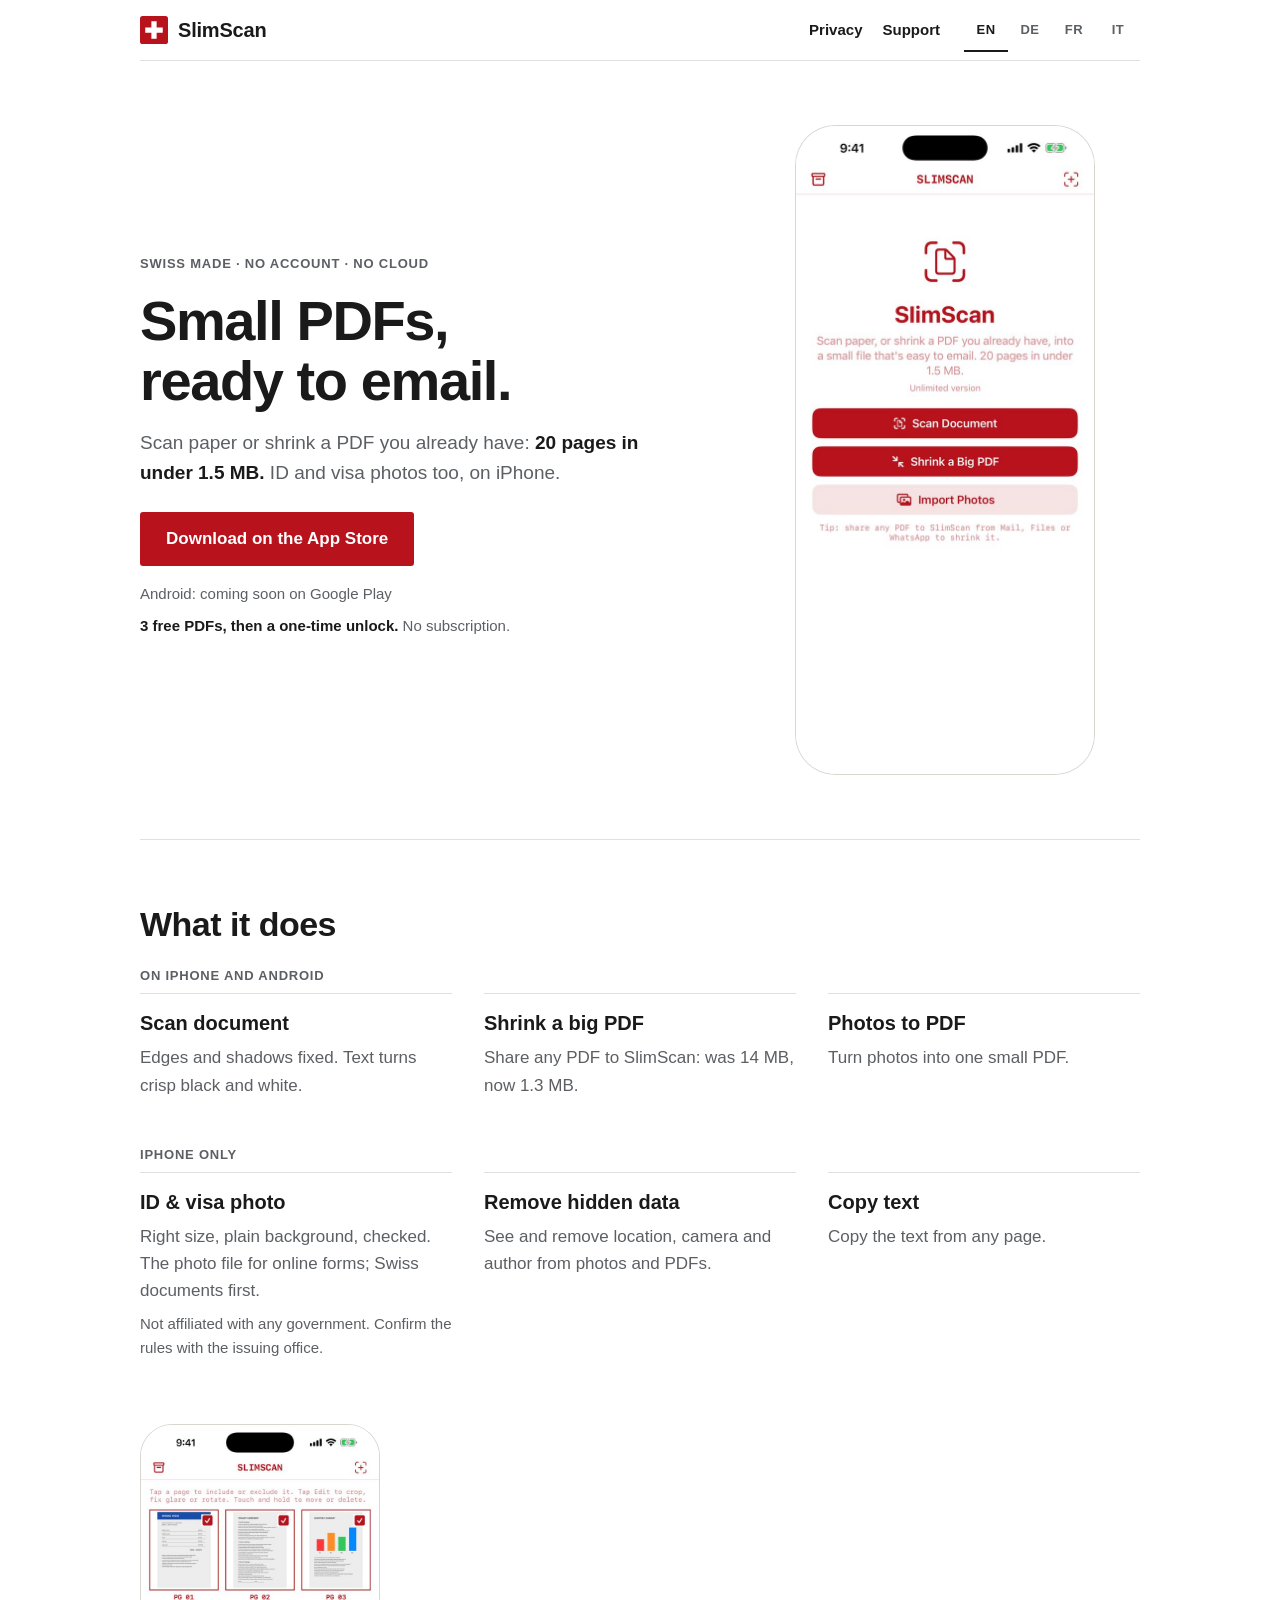
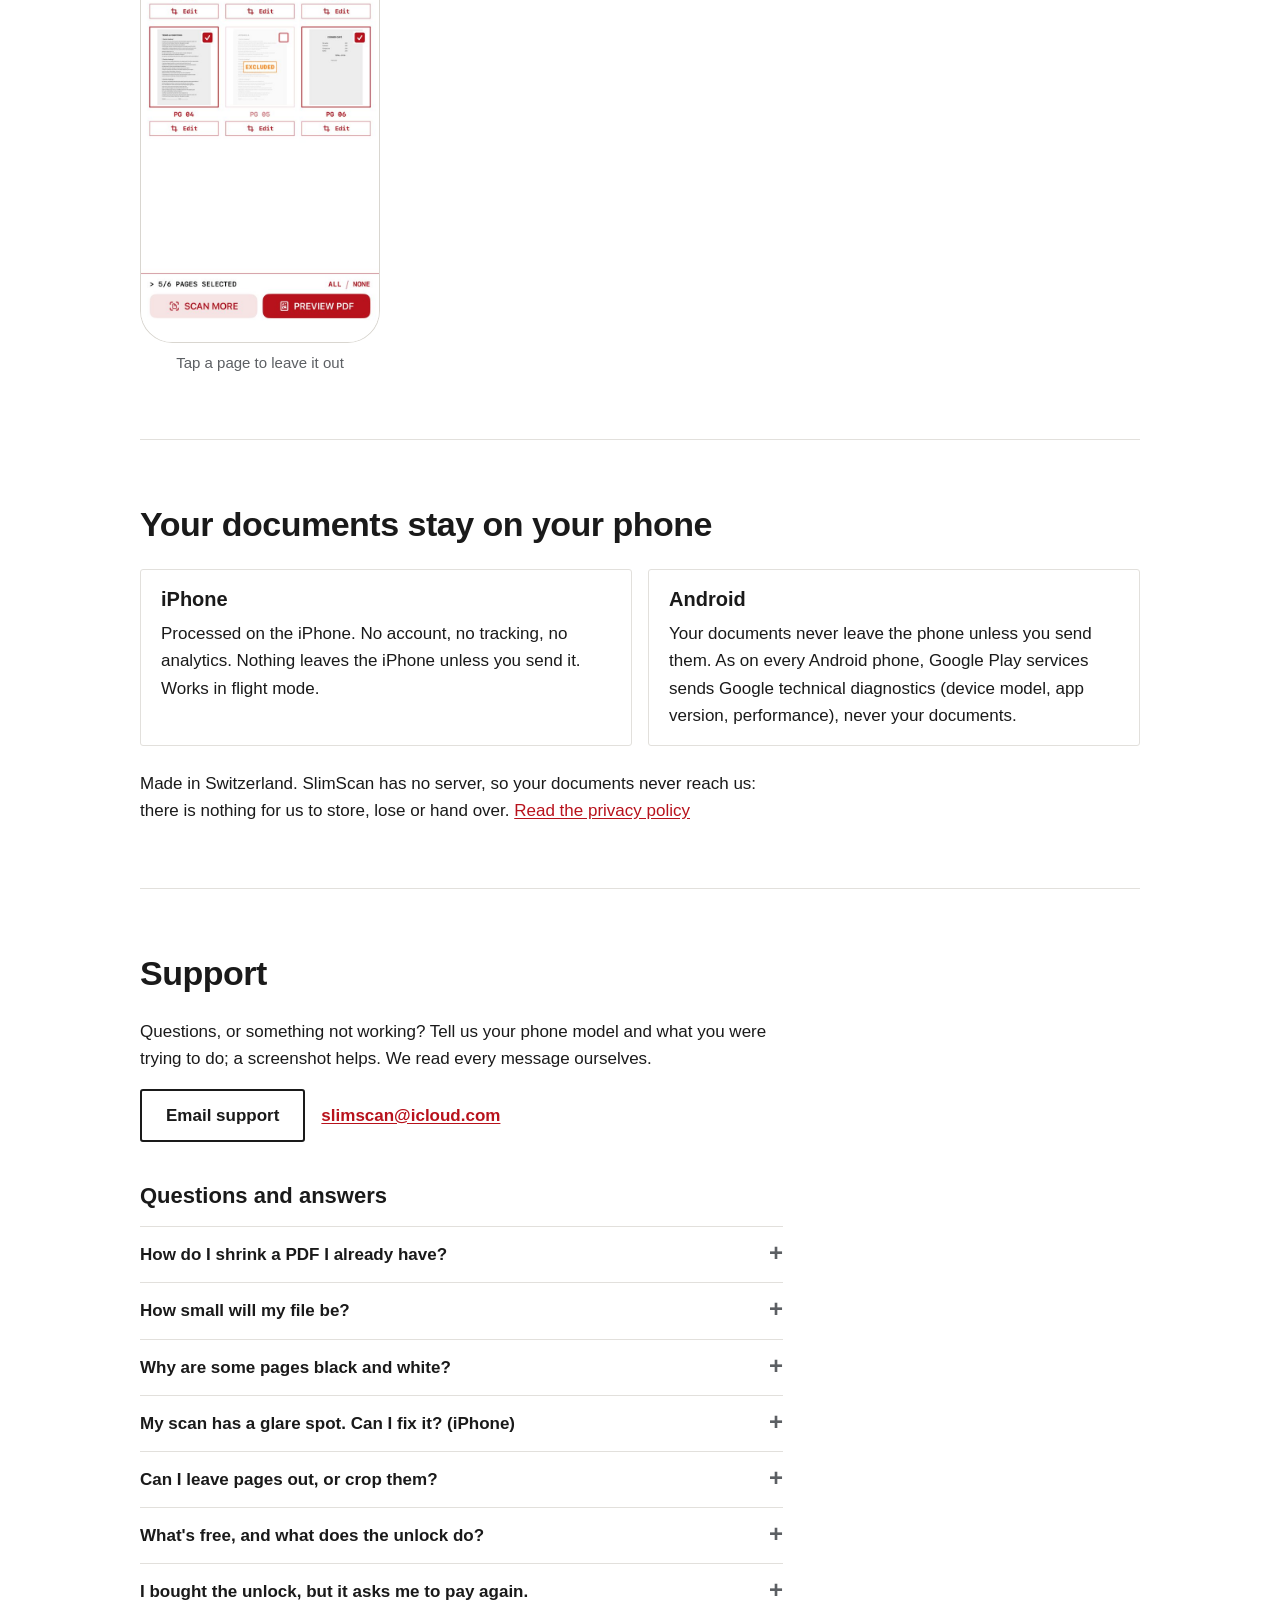
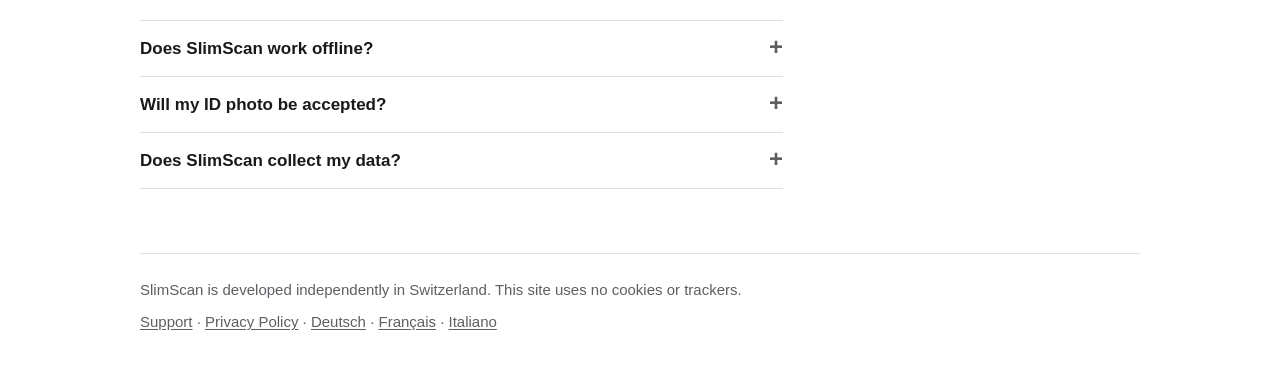
==== index.html @ 1dda8609 "Website v2: apply marketing and design reviews - Hero: "Small PDFs, ready to email.", new eyebrow an" ====
<!doctype html>
<html lang="en">
<head>
<meta charset="utf-8">
<meta name="viewport" content="width=device-width, initial-scale=1">
<title>SlimScan: Scan or Shrink PDF · Swiss made</title>
<meta name="description" content="Scan paper or shrink any PDF small enough to email: 20 pages in under 1.5 MB. ID &amp; visa photos on iPhone. Swiss made. No account, no subscription.">
<meta name="color-scheme" content="light dark">
<link rel="canonical" href="https://chager5000.github.io/SlimScan-support/">
<link rel="alternate" hreflang="en" href="https://chager5000.github.io/SlimScan-support/">
<link rel="alternate" hreflang="de" href="https://chager5000.github.io/SlimScan-support/de/">
<link rel="alternate" hreflang="fr" href="https://chager5000.github.io/SlimScan-support/fr/">
<link rel="alternate" hreflang="it" href="https://chager5000.github.io/SlimScan-support/it/">
<link rel="alternate" hreflang="x-default" href="https://chager5000.github.io/SlimScan-support/">
<!-- TODO(owner): replace XXXXXXXXXX with SlimScan's App Store id (Safari's install banner) -->
<meta name="apple-itunes-app" content="app-id=XXXXXXXXXX">
<meta property="og:type" content="website">
<meta property="og:site_name" content="SlimScan">
<meta property="og:title" content="SlimScan: Scan or Shrink PDF · Swiss made">
<meta property="og:description" content="Small PDFs, ready to email. 20 pages in under 1.5 MB. No account, no cloud, no subscription.">
<meta property="og:url" content="https://chager5000.github.io/SlimScan-support/">
<meta property="og:image" content="https://chager5000.github.io/SlimScan-support/assets/og.png">
<meta property="og:image:width" content="1200">
<meta property="og:image:height" content="630">
<meta property="og:image:alt" content="SlimScan: small PDFs, Swiss made">
<meta property="og:locale" content="en_GB">
<meta name="twitter:card" content="summary_large_image">
<link rel="icon" href="assets/icon.svg" type="image/svg+xml">
<link rel="apple-touch-icon" href="assets/apple-touch-icon.png">
<link rel="stylesheet" href="style.css">
</head>
<body>
<a class="skip" href="#main">Skip to content</a>
<div class="wrap">
  <header class="top">
    <a class="brand" href="./" aria-current="page"><svg class="cross" viewBox="0 0 32 32" aria-hidden="true" focusable="false"><rect width="32" height="32" rx="3" fill="#B8121C"/><path fill="#fff" d="M13 6h6v7h7v6h-7v7h-6v-7H6v-6h7z"/></svg>SlimScan</a>
    <nav aria-label="Main">
      <a href="privacy.html">Privacy</a>
      <a href="#support">Support</a>
    </nav>
    <div class="langs" role="navigation" aria-label="Language">
      <a href="./" hreflang="en" lang="en" title="English" aria-current="true">EN</a>
      <a href="de/" hreflang="de" lang="de" title="Deutsch">DE</a>
      <a href="fr/" hreflang="fr" lang="fr" title="Français">FR</a>
      <a href="it/" hreflang="it" lang="it" title="Italiano">IT</a>
    </div>
  </header>

  <main id="main">
  <div class="hero">
    <div>
      <p class="eyebrow">Swiss made · No account · No cloud</p>
      <h1>Small PDFs, ready to email.</h1>
      <p class="lead">Scan paper or shrink a PDF you already have: <strong>20 pages in under 1.5 MB.</strong> ID and visa photos too, on iPhone.</p>
      <div class="cta">
        <!-- TODO(owner): replace idXXXXXXXXXX with SlimScan's App Store id; for App Store Connect campaign stats also add &pt=PROVIDER_TOKEN -->
        <a class="btn btn-primary" href="https://apps.apple.com/app/idXXXXXXXXXX?ct=website">Download on the App Store</a>
      </div>
      <p class="soon">Android: coming soon on Google Play</p>
      <p class="price"><strong>3 free PDFs, then a one-time unlock.</strong> No subscription.</p>
    </div>
    <figure class="hero-shot">
      <picture>
        <!-- dark version later: <source srcset="assets/01-swiss-start-dark.jpg" media="(prefers-color-scheme: dark)"> -->
        <img class="shot" src="assets/01-swiss-start.jpg" width="600" height="1304" fetchpriority="high" decoding="async" alt="SlimScan home screen in the red-and-white Swiss look">
      </picture>
    </figure>
  </div>

  <section id="features" aria-labelledby="h-features">
    <h2 id="h-features">What it does</h2>
    <h3 class="group">On iPhone and Android</h3>
    <ul class="features">
      <li>
        <h3>Scan document</h3>
        <p>Edges and shadows fixed. Text turns crisp black and white.</p>
      </li>
      <li>
        <h3>Shrink a big PDF</h3>
        <p>Share any PDF to SlimScan: was 14 MB, now 1.3 MB.</p>
      </li>
      <li>
        <h3>Photos to PDF</h3>
        <p>Turn photos into one small PDF.</p>
      </li>
    </ul>
    <h3 class="group">iPhone only</h3>
    <ul class="features">
      <li>
        <h3>ID &amp; visa photo</h3>
        <p>Right size, plain background, checked. The photo file for online forms; Swiss documents first.</p>
        <p class="fine">Not affiliated with any government. Confirm the rules with the issuing office.</p>
      </li>
      <li>
        <h3>Remove hidden data</h3>
        <p>See and remove location, camera and author from photos and PDFs.</p>
      </li>
      <li>
        <h3>Copy text</h3>
        <p>Copy the text from any page.</p>
      </li>
    </ul>
    <ul class="screens">
      <!-- ENABLE when assets/04-swiss-export.jpg exists (remove this comment wrapper):
      <li><figure><picture><img class="shot" src="assets/04-swiss-export.jpg" width="600" height="1304" loading="lazy" decoding="async" alt="Export screen showing the PDF&#x27;s file size before sending"></picture><figcaption>See the size before you send</figcaption></figure></li>
      -->
      <!-- ENABLE when assets/08-swiss-idphoto.jpg exists (remove this comment wrapper):
      <li><figure><picture><img class="shot" src="assets/08-swiss-idphoto.jpg" width="600" height="1304" loading="lazy" decoding="async" alt="ID photo with a plain background and the photo checks passed"></picture><figcaption>ID and visa photos, checked (iPhone)</figcaption></figure></li>
      -->
      <li><figure><picture><!-- dark version later: <source srcset="assets/02-swiss-pages-dark.jpg" media="(prefers-color-scheme: dark)"> --><img class="shot" src="assets/02-swiss-pages.jpg" width="600" height="1304" loading="lazy" decoding="async" alt="Page grid with scanned pages; one page is left out"></picture><figcaption>Tap a page to leave it out</figcaption></figure></li>
    </ul>
  </section>

  <section id="privacy" aria-labelledby="h-privacy">
    <h2 id="h-privacy">Your documents stay on your phone</h2>
    <div class="split">
      <div class="box">
        <h3>iPhone</h3>
        <p>Processed on the iPhone. No account, no tracking, no analytics. Nothing leaves the iPhone unless you send it. Works in flight mode.</p>
      </div>
      <div class="box">
        <h3>Android</h3>
        <p>Your documents never leave the phone unless you send them. As on every Android phone, Google Play services sends Google technical diagnostics (device model, app version, performance), never your documents.</p>
      </div>
    </div>
    <p class="after">Made in Switzerland. SlimScan has no server, so your documents never reach us: there is nothing for us to store, lose or hand over. <a href="privacy.html">Read the privacy policy</a></p>
  </section>

  <section id="support" aria-labelledby="h-support">
    <h2 id="h-support">Support</h2>
    <div class="contact">
      <p>Questions, or something not working? Tell us your phone model and what you were trying to do; a screenshot helps. We read every message ourselves.</p>
      <p class="actions"><a class="btn btn-secondary" href="mailto:slimscan@icloud.com">Email support</a> <a class="mail" href="mailto:slimscan@icloud.com">slimscan@icloud.com</a></p>
    </div>
    <h3 class="faq-title" id="faq">Questions and answers</h3>
    <div class="faq">
      <details>
        <summary>How do I shrink a PDF I already have?</summary>
        <p>Tap <strong>Shrink a big PDF</strong> in SlimScan, or share the PDF to SlimScan from Mail, Files, WhatsApp or your browser.</p>
      </details>
      <details>
        <summary>How small will my file be?</summary>
        <p>With <strong>Email</strong> (the default), about 75 KB a page: 20 pages in under 1.5 MB. Choose <strong>Small</strong> for the smallest file, <strong>Sharp</strong> for more detail, or <strong>Custom</strong> to set your own limit.</p>
      </details>
      <details>
        <summary>Why are some pages black and white?</summary>
        <p>In <strong>Auto</strong>, text pages become sharp black and white, which is far smaller, and colourful pages stay in colour. You can choose Colour, Grey or B&amp;W for all pages instead.</p>
      </details>
      <details>
        <summary>My scan has a glare spot. Can I fix it? (iPhone)</summary>
        <p>Tap <strong>Edit</strong> under the page, then <strong>Remove glare</strong>, and take a second photo from a slightly different angle. SlimScan keeps the glare-free parts of both. Turning the flash off also helps.</p>
      </details>
      <details>
        <summary>Can I leave pages out, or crop them?</summary>
        <p>Tap a page to leave it out or add it back; the size updates instantly. To crop or rotate a page: on iPhone, tap <strong>Edit</strong> under the page; on Android, touch and hold the page. Touch and hold also moves or deletes a page.</p>
      </details>
      <details>
        <summary>What's free, and what does the unlock do?</summary>
        <p>Your first 3 PDFs are free, with a small watermark. Then <strong>Unlock SlimScan, pay once</strong>: no watermark, no limit, no subscription. The store shows the price in your currency. ID photos: framing and checking are free; saving and printing are part of the unlock.</p>
      </details>
      <details>
        <summary>I bought the unlock, but it asks me to pay again.</summary>
        <p>Tap <strong>Restore purchase</strong> on the unlock screen. Use the same Apple ID (iPhone) or Google account (Android) that you bought it with.</p>
      </details>
      <details>
        <summary>Does SlimScan work offline?</summary>
        <p>Yes. Scanning, shrinking and building PDFs happen on your phone, so it works in flight mode. Only buying or restoring the unlock needs a connection.</p>
      </details>
      <details>
        <summary>Will my ID photo be accepted?</summary>
        <p>The checks are a guide, not a guarantee. Always confirm the current rules with the issuing office; some offices don't accept home prints. SlimScan is not affiliated with any government.</p>
      </details>
      <details>
        <summary>Does SlimScan collect my data?</summary>
        <p>On iPhone, no: nothing at all. On Android, SlimScan collects nothing either, but Google Play services sends Google technical diagnostics, never your documents. Details in the <a href="privacy.html">privacy policy</a>.</p>
      </details>
    </div>
  </section>
  </main>

  <footer>
    <p>SlimScan is developed independently in Switzerland. This site uses no cookies or trackers.</p>
    <p><a href="#support">Support</a> · <a href="privacy.html">Privacy Policy</a> · <a href="de/" hreflang="de" lang="de">Deutsch</a> · <a href="fr/" hreflang="fr" lang="fr">Français</a> · <a href="it/" hreflang="it" lang="it">Italiano</a></p>
  </footer>
</div>
</body>
</html>
---- style.css ----
/* SlimScan website. Swiss look: white, near-black, Swiss red only on the main button, the cross and links.
   Dark mode: dark neutral. No web fonts, no scripts, no cookies. All text colour pairs are >= 4.5:1.
   Type scale: 34/26 (h2), 20 (h3), 17 (body), 15 (meta), 13 (labels). Spacing: 8/16/24/40/64. */
:root {
  --bg: #FFFFFF;
  --panel: #F6F5F3;
  --line: #E2E0DC;
  --text: #1A1A1A;
  --muted: #5C5F63;      /* 6.4:1 on white */
  --red: #B8121C;        /* Swiss red; white on it 6.7:1 */
  --red-hover: #9A0F17;
  --accent: #B8121C;     /* red as text: links */
  --on-red: #FFFFFF;
  --shot-border: #D9D6D0;
  --sans: -apple-system, BlinkMacSystemFont, "Segoe UI", Roboto, "Helvetica Neue", Helvetica, Arial, sans-serif;
  color-scheme: light dark;
}

@media (prefers-color-scheme: dark) {
  :root {
    --bg: #121314;
    --panel: #1C1D1F;
    --line: #303236;
    --text: #EDEDED;
    --muted: #A6AAAF;    /* 8.0:1 on bg */
    --red: #D0161F;      /* button: white on it 5.5:1, edge vs bg 3.4:1 */
    --red-hover: #B8121C;
    --accent: #FF7A7A;   /* links: 7.4:1 on bg */
    --shot-border: #3A3C40;
  }
}

* { box-sizing: border-box; }

html { -webkit-text-size-adjust: 100%; }

body {
  margin: 0;
  background: var(--bg);
  color: var(--text);
  font: 17px/1.6 var(--sans);
}

.wrap { max-width: 1040px; margin: 0 auto; padding: 0 20px; }

a { color: var(--accent); text-underline-offset: 2px; }
a:hover { text-decoration-thickness: 2px; }

:focus-visible { outline: 3px solid var(--accent); outline-offset: 3px; border-radius: 3px; }

.skip {
  position: absolute;
  left: -9999px;
  top: 8px;
  z-index: 10;
  padding: 8px 16px;
  background: var(--bg);
  color: var(--text);
}
.skip:focus { left: 16px; outline: 3px solid var(--accent); }

h1, h2, .eyebrow { text-wrap: balance; }

/* Header */
.top {
  display: flex;
  flex-wrap: wrap;
  align-items: center;
  gap: 0 24px;
  padding: 8px 0;
  border-bottom: 1px solid var(--line);
}

.brand {
  display: inline-flex;
  align-items: center;
  gap: 10px;
  min-height: 44px;
  color: var(--text);
  text-decoration: none;
  font-weight: 800;
  font-size: 20px;
  letter-spacing: -0.01em;
}

.cross { width: 28px; height: 28px; flex: none; display: block; }

.top nav { margin-left: auto; display: flex; gap: 20px; }

.top nav a {
  display: inline-flex;
  align-items: center;
  min-height: 44px;
  color: var(--text);
  text-decoration: none;
  font-weight: 600;
  font-size: 15px;
}
.top nav a:hover { color: var(--accent); }
.top nav a[aria-current="page"] { box-shadow: inset 0 -2px 0 var(--text); }

.langs { display: flex; }
.langs a {
  display: inline-flex;
  align-items: center;
  justify-content: center;
  min-width: 44px;
  min-height: 44px;
  padding: 0 8px;
  font-size: 13px;
  font-weight: 700;
  letter-spacing: .04em;
  color: var(--muted);
  text-decoration: none;
}
.langs a:hover { color: var(--accent); }
.langs a[aria-current="true"] { color: var(--text); box-shadow: inset 0 -2px 0 var(--text); }

/* Hero */
.hero {
  display: grid;
  grid-template-columns: 1fr;
  gap: 32px;
  align-items: center;
  padding: 40px 0;
}

.eyebrow {
  margin: 0 0 16px;
  font-size: 13px;
  font-weight: 700;
  letter-spacing: .06em;
  text-transform: uppercase;
  color: var(--muted);
}

h1 {
  margin: 0 0 16px;
  font-size: clamp(34px, 7vw, 56px);
  line-height: 1.08;
  letter-spacing: -0.025em;
  font-weight: 800;
}

.lead { margin: 0 0 24px; font-size: 19px; color: var(--muted); }
.lead strong { color: var(--text); }

.cta { display: flex; flex-wrap: wrap; gap: 16px; margin-bottom: 16px; }

.btn {
  display: inline-flex;
  align-items: center;
  justify-content: center;
  min-height: 48px;
  padding: 11px 24px;
  border-radius: 3px;
  font-weight: 700;
  font-size: 17px;
  text-decoration: none;
  border: 2px solid var(--red);
}
.btn-primary { background: var(--red); color: var(--on-red); }
.btn-primary:hover { background: var(--red-hover); border-color: var(--red-hover); }
.btn-secondary { border-color: var(--text); color: var(--text); background: none; }
.btn-secondary:hover { color: var(--accent); border-color: var(--accent); }

.soon, .price { margin: 0 0 8px; font-size: 15px; color: var(--muted); }
.price strong { color: var(--text); }

.hero-shot { display: flex; justify-content: center; margin: 0; }

/* Screenshots: hairline + iPhone corner ratio, so corners stay round at any size */
.shot {
  display: block;
  width: 100%;
  max-width: 280px;
  height: auto;
  border-radius: 13.5% / 6.2%;
  border: 1px solid var(--shot-border);
}

/* Sections */
section { padding: 40px 0; border-top: 1px solid var(--line); }
section[id], h2[id], h3[id] { scroll-margin-top: 16px; }

h2 {
  margin: 0 0 24px;
  font-size: clamp(26px, 4.4vw, 34px);
  line-height: 1.2;
  letter-spacing: -0.015em;
  font-weight: 800;
}

h3 { margin: 0 0 8px; font-size: 20px; line-height: 1.3; }

.group {
  margin: 24px 0 8px;
  font-size: 13px;
  font-weight: 700;
  letter-spacing: .06em;
  text-transform: uppercase;
  color: var(--muted);
}
h2 + .group { margin-top: 0; }

.features {
  list-style: none;
  margin: 0;
  padding: 0;
  display: grid;
  grid-template-columns: 1fr;
  gap: 0 32px;
}
.features > li { border-top: 1px solid var(--line); padding: 16px 0 24px; }
.features p { margin: 0; color: var(--muted); }
.features .fine { margin-top: 8px; font-size: 15px; }

/* Screens row: phones swipe sideways inside the row (never the page); 3 across from 700 px */
.screens {
  display: flex;
  gap: 16px;
  overflow-x: auto;
  scroll-snap-type: x mandatory;
  margin: 24px -20px 0;
  padding: 0 20px 8px;
  list-style: none;
}
.screens li { flex: 0 0 62%; max-width: 260px; scroll-snap-align: start; }
.screens figure { margin: 0; }
.screens .shot { max-width: 100%; }
.screens figcaption { margin-top: 8px; font-size: 15px; color: var(--muted); text-align: center; }

/* Privacy */
.split { display: grid; grid-template-columns: 1fr; gap: 16px; }
.box { border: 1px solid var(--line); border-radius: 3px; padding: 16px 20px; }
.box p { margin: 0; }
.after { margin: 24px 0 0; }

/* Support / FAQ */
.contact { margin: 0 0 40px; }
.contact p { margin: 0 0 16px; }
.contact .actions { display: flex; flex-wrap: wrap; align-items: center; gap: 8px 16px; margin: 0; }
.contact .mail { font-weight: 700; overflow-wrap: anywhere; }

.faq-title { margin: 0 0 16px; font-size: 22px; }

.faq details { border-bottom: 1px solid var(--line); }
.faq details:first-of-type { border-top: 1px solid var(--line); }
.faq summary {
  display: flex;
  justify-content: space-between;
  gap: 16px;
  padding: 14px 0;
  cursor: pointer;
  font-weight: 700;
  list-style: none;
}
.faq summary:hover { color: var(--accent); }
.faq summary::-webkit-details-marker { display: none; }
.faq summary::after { content: "+"; flex: none; font-size: 24px; line-height: 1; color: var(--muted); }
.faq details[open] summary::after { content: "\2212"; }
.faq details p { margin: 0 0 16px; }
.more { margin: 24px 0 0; }

/* Comfortable line length */
.lead, .faq, .contact, .after, .box p, .features p, .more { max-width: 68ch; }

/* Long-form page (privacy) */
.doc { max-width: 68ch; padding-top: 40px; padding-bottom: 8px; }
.doc h1 { font-size: clamp(32px, 6vw, 44px); }
.doc h2 { margin: 40px 0 16px; padding-top: 24px; border-top: 1px solid var(--line); }
.doc h3 { margin-top: 24px; }
.doc .dek { color: var(--muted); font-size: 15px; margin: 0 0 24px; }
.doc ul { padding-left: 24px; }
.doc li { margin-bottom: 4px; }

.summary { border: 1px solid var(--line); border-radius: 3px; padding: 16px 20px; }
.summary p { margin: 16px 0 0; }

.doc .pills { display: flex; flex-wrap: wrap; gap: 8px; margin: 0; padding: 0; list-style: none; }
.pill {
  margin: 0;
  padding: 3px 10px;
  font-size: 13px;
  font-weight: 700;
  border-radius: 3px;
  border: 1px solid var(--line);
  background: var(--bg);
  color: var(--text);
}

.doc .toc { display: flex; flex-wrap: wrap; gap: 0 20px; margin: 16px 0 0; padding: 0; list-style: none; font-size: 15px; }
.doc .toc li { margin: 0; }
.toc a { display: inline-flex; align-items: center; min-height: 44px; }

/* Footer */
footer { border-top: 1px solid var(--line); padding: 24px 0 40px; font-size: 15px; color: var(--muted); }
footer p { margin: 0 0 8px; }
footer a { color: var(--muted); }
footer a:hover { color: var(--accent); }

/* Wider screens */
@media (min-width: 700px) {
  .features { grid-template-columns: 1fr 1fr; }
  .split { grid-template-columns: 1fr 1fr; }
  .screens {
    display: grid;
    grid-template-columns: repeat(3, minmax(0, 240px));
    gap: 32px;
    overflow: visible;
    margin: 40px 0 0;
    padding: 0;
  }
  .screens li { max-width: none; }
}

@media (min-width: 960px) {
  .hero { grid-template-columns: 1.4fr 1fr; gap: 64px; padding: 64px 0; }
  section { padding: 64px 0; }
  .features { grid-template-columns: 1fr 1fr 1fr; }
  .shot { max-width: 300px; }
}

@media (max-width: 440px) {
  .wrap { padding: 0 16px; }
  .screens { margin: 24px -16px 0; padding: 0 16px 8px; }
  .top nav { margin-left: 0; order: 3; width: 100%; }
  .langs { margin-left: auto; }
  .btn { width: 100%; }
  .lead { font-size: 18px; }
  .hero-shot .shot { max-width: 200px; }
}

@media (prefers-reduced-motion: no-preference) {
  html { scroll-behavior: smooth; }
}
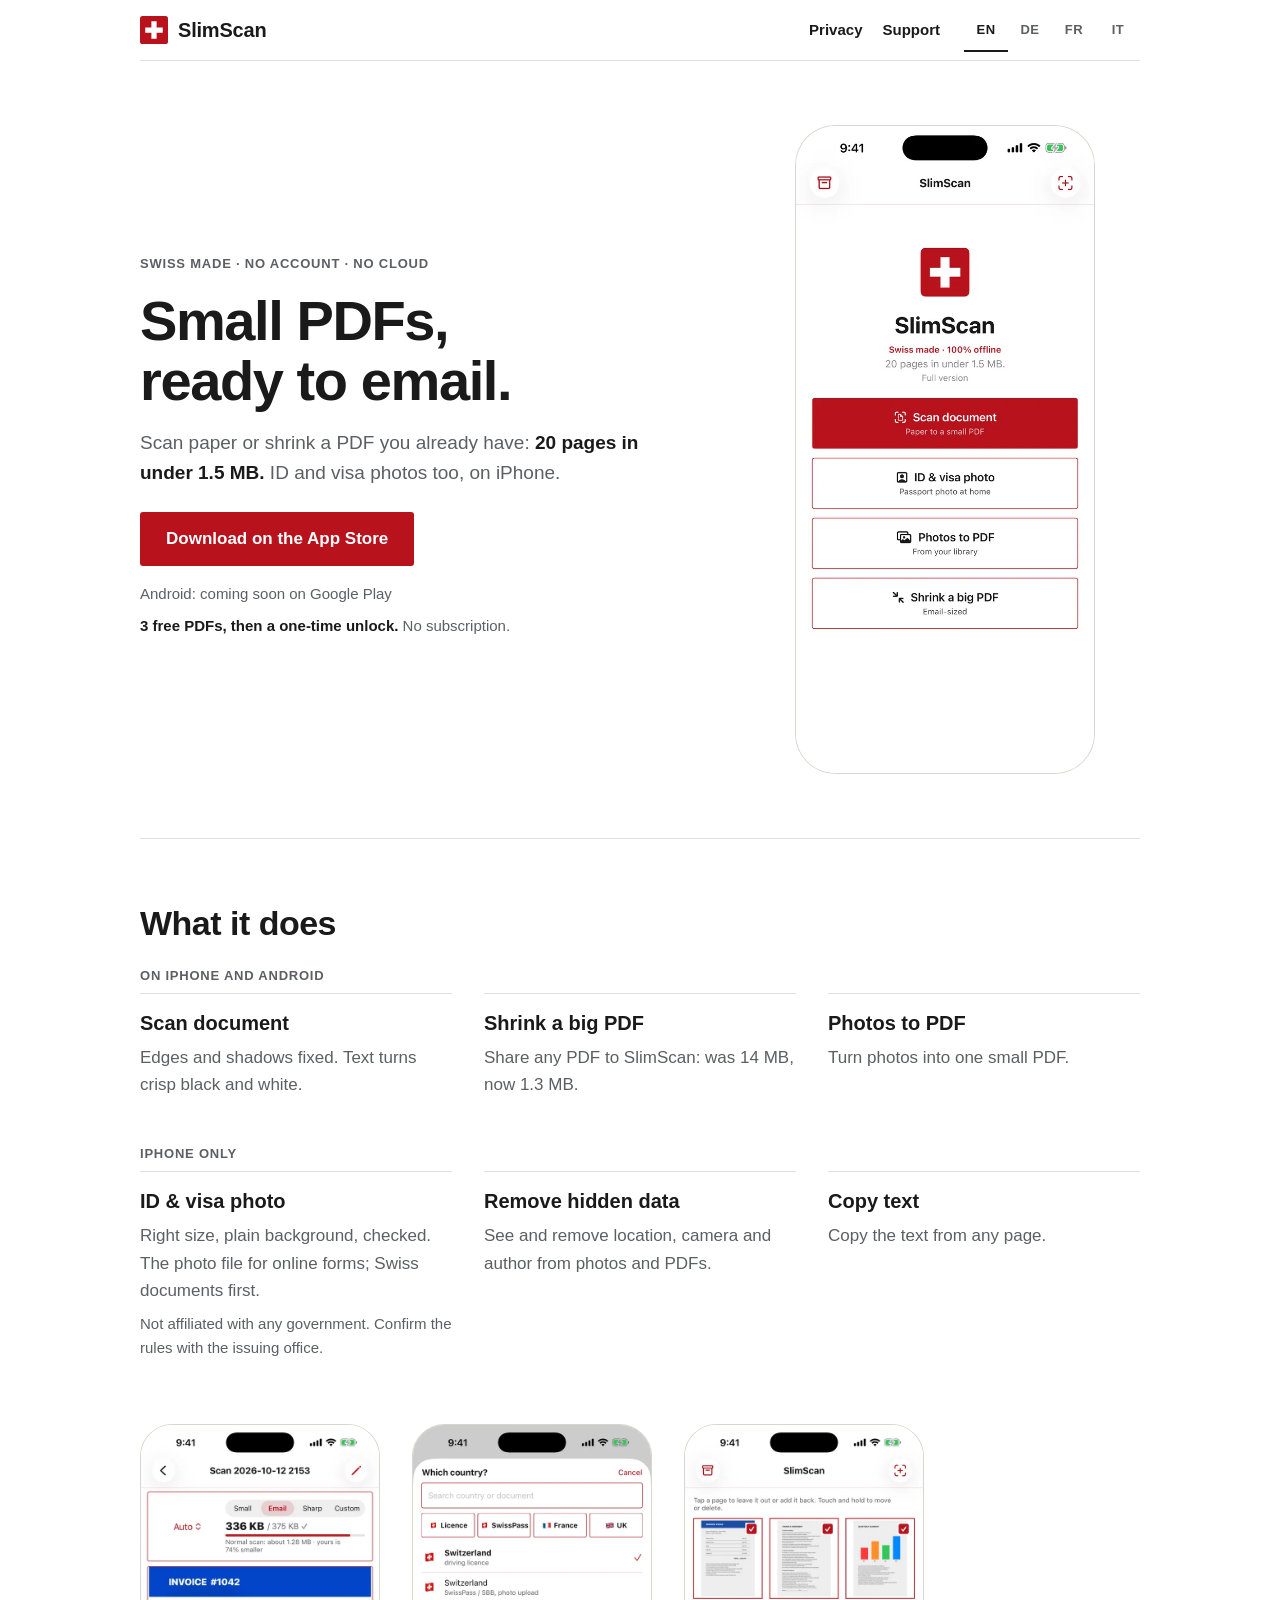
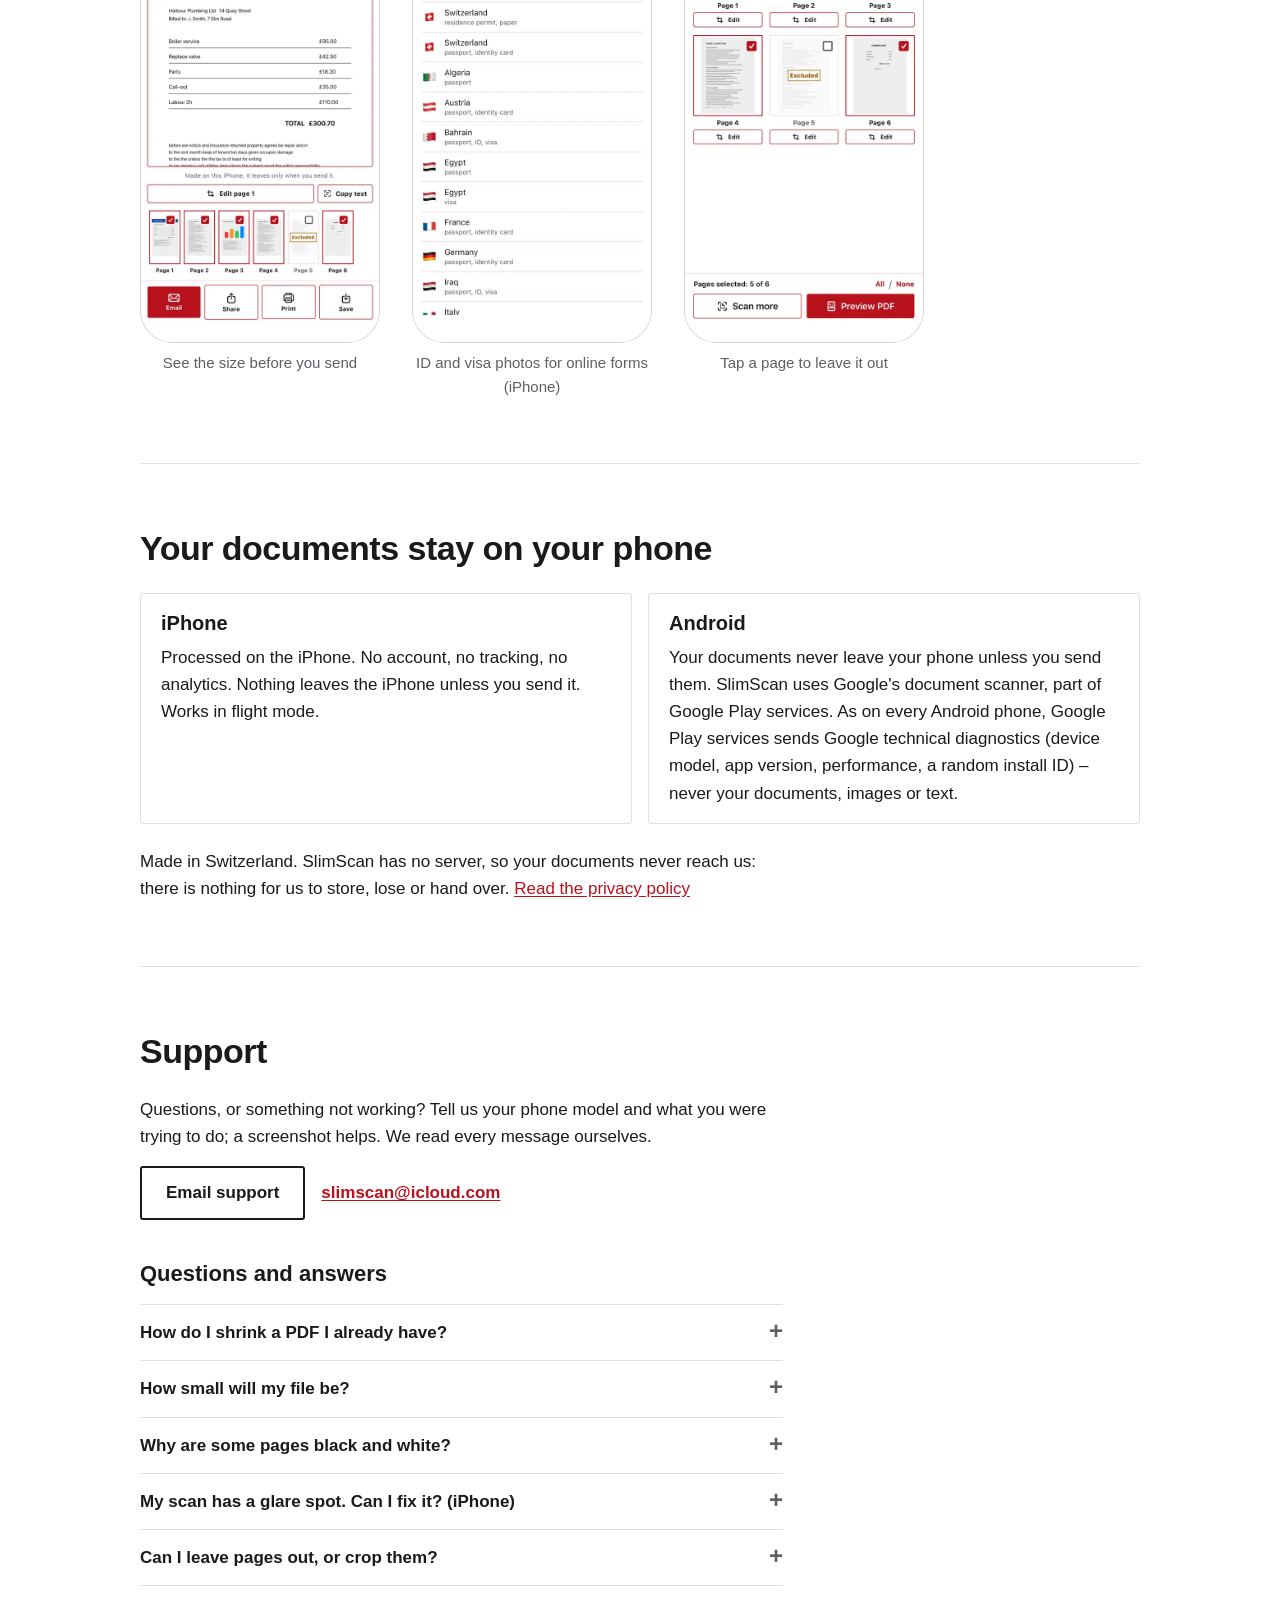
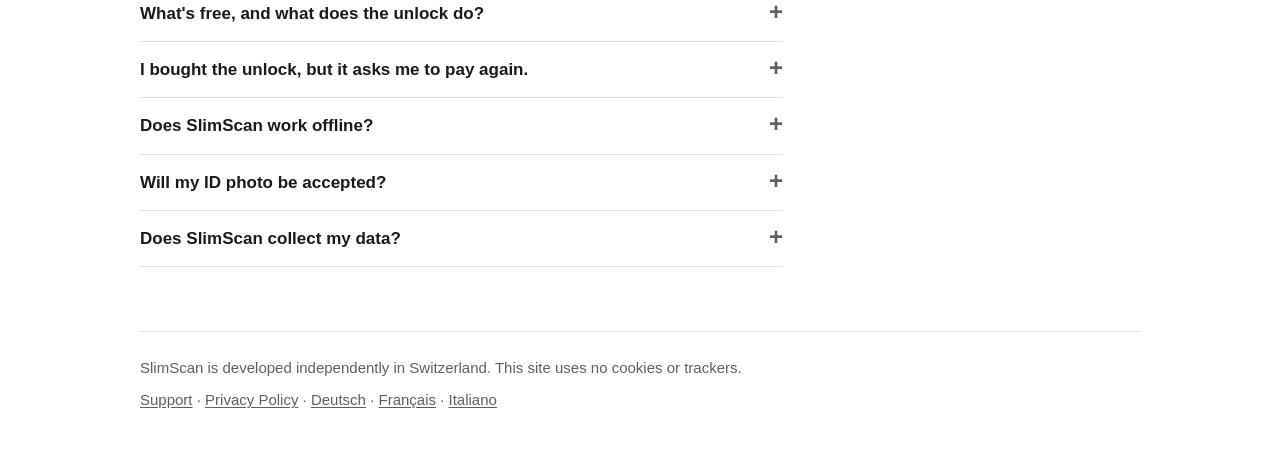
==== commit 087f4dc6: "Website v2: new Swiss screenshot set, Play privacy wording, decimal comma - Screenshots from the 12 " ====
--- a/index.html
+++ b/index.html
@@ -61,8 +61,9 @@
     </div>
     <figure class="hero-shot">
       <picture>
-        <!-- dark version later: <source srcset="assets/01-swiss-start-dark.jpg" media="(prefers-color-scheme: dark)"> -->
-        <img class="shot" src="assets/01-swiss-start.jpg" width="600" height="1304" fetchpriority="high" decoding="async" alt="SlimScan home screen in the red-and-white Swiss look">
+        <!-- dark version later: <source srcset="assets/01-swiss-start-dark.webp" type="image/webp" media="(prefers-color-scheme: dark)"> -->
+        <source srcset="assets/01-swiss-start.webp" type="image/webp">
+        <img class="shot" src="assets/01-swiss-start.jpg" width="580" height="1260" fetchpriority="high" decoding="async" alt="SlimScan home screen in the Swiss look, with the buttons Scan document, ID &amp; visa photo, Photos to PDF and Shrink a big PDF">
       </picture>
     </figure>
   </div>
@@ -101,13 +102,9 @@
       </li>
     </ul>
     <ul class="screens">
-      <!-- ENABLE when assets/04-swiss-export.jpg exists (remove this comment wrapper):
-      <li><figure><picture><img class="shot" src="assets/04-swiss-export.jpg" width="600" height="1304" loading="lazy" decoding="async" alt="Export screen showing the PDF&#x27;s file size before sending"></picture><figcaption>See the size before you send</figcaption></figure></li>
-      -->
-      <!-- ENABLE when assets/08-swiss-idphoto.jpg exists (remove this comment wrapper):
-      <li><figure><picture><img class="shot" src="assets/08-swiss-idphoto.jpg" width="600" height="1304" loading="lazy" decoding="async" alt="ID photo with a plain background and the photo checks passed"></picture><figcaption>ID and visa photos, checked (iPhone)</figcaption></figure></li>
-      -->
-      <li><figure><picture><!-- dark version later: <source srcset="assets/02-swiss-pages-dark.jpg" media="(prefers-color-scheme: dark)"> --><img class="shot" src="assets/02-swiss-pages.jpg" width="600" height="1304" loading="lazy" decoding="async" alt="Page grid with scanned pages; one page is left out"></picture><figcaption>Tap a page to leave it out</figcaption></figure></li>
+      <li><figure><picture><!-- dark version later: <source srcset="assets/04-swiss-export-dark.webp" type="image/webp" media="(prefers-color-scheme: dark)"> --><source srcset="assets/04-swiss-export.webp" type="image/webp"><img class="shot" src="assets/04-swiss-export.jpg" width="580" height="1260" loading="lazy" decoding="async" alt="Export screen: the PDF is 336 KB, under the 375 KB Email limit and 74% smaller than a normal scan, with Email, Share, Print and Save buttons"></picture><figcaption>See the size before you send</figcaption></figure></li>
+      <li><figure><picture><!-- dark version later: <source srcset="assets/09-swiss-idphoto-chooser-dark.webp" type="image/webp" media="(prefers-color-scheme: dark)"> --><source srcset="assets/09-swiss-idphoto-chooser.webp" type="image/webp"><img class="shot" src="assets/09-swiss-idphoto-chooser.jpg" width="580" height="1260" loading="lazy" decoding="async" alt="Document chooser for ID photos: Swiss driving licence, SwissPass and residence permit first, then countries from A to Z"></picture><figcaption>ID and visa photos for online forms (iPhone)</figcaption></figure></li>
+      <li><figure><picture><!-- dark version later: <source srcset="assets/02-swiss-pages-dark.webp" type="image/webp" media="(prefers-color-scheme: dark)"> --><source srcset="assets/02-swiss-pages.webp" type="image/webp"><img class="shot" src="assets/02-swiss-pages.jpg" width="580" height="1260" loading="lazy" decoding="async" alt="Page grid with six scanned pages; page 5 is left out, 5 of 6 selected"></picture><figcaption>Tap a page to leave it out</figcaption></figure></li>
     </ul>
   </section>
 
@@ -120,7 +117,7 @@
       </div>
       <div class="box">
         <h3>Android</h3>
-        <p>Your documents never leave the phone unless you send them. As on every Android phone, Google Play services sends Google technical diagnostics (device model, app version, performance), never your documents.</p>
+        <p>Your documents never leave your phone unless you send them. SlimScan uses Google's document scanner, part of Google Play services. As on every Android phone, Google Play services sends Google technical diagnostics (device model, app version, performance, a random install ID) – never your documents, images or text.</p>
       </div>
     </div>
     <p class="after">Made in Switzerland. SlimScan has no server, so your documents never reach us: there is nothing for us to store, lose or hand over. <a href="privacy.html">Read the privacy policy</a></p>
@@ -164,7 +161,7 @@
       </details>
       <details>
         <summary>Does SlimScan work offline?</summary>
-        <p>Yes. Scanning, shrinking and building PDFs happen on your phone, so it works in flight mode. Only buying or restoring the unlock needs a connection.</p>
+        <p>Yes. Scanning, shrinking and building PDFs happen on your phone, so it works in flight mode. Only buying or restoring the unlock needs a connection, and on Android the very first scan, which sets up Google's scanner.</p>
       </details>
       <details>
         <summary>Will my ID photo be accepted?</summary>
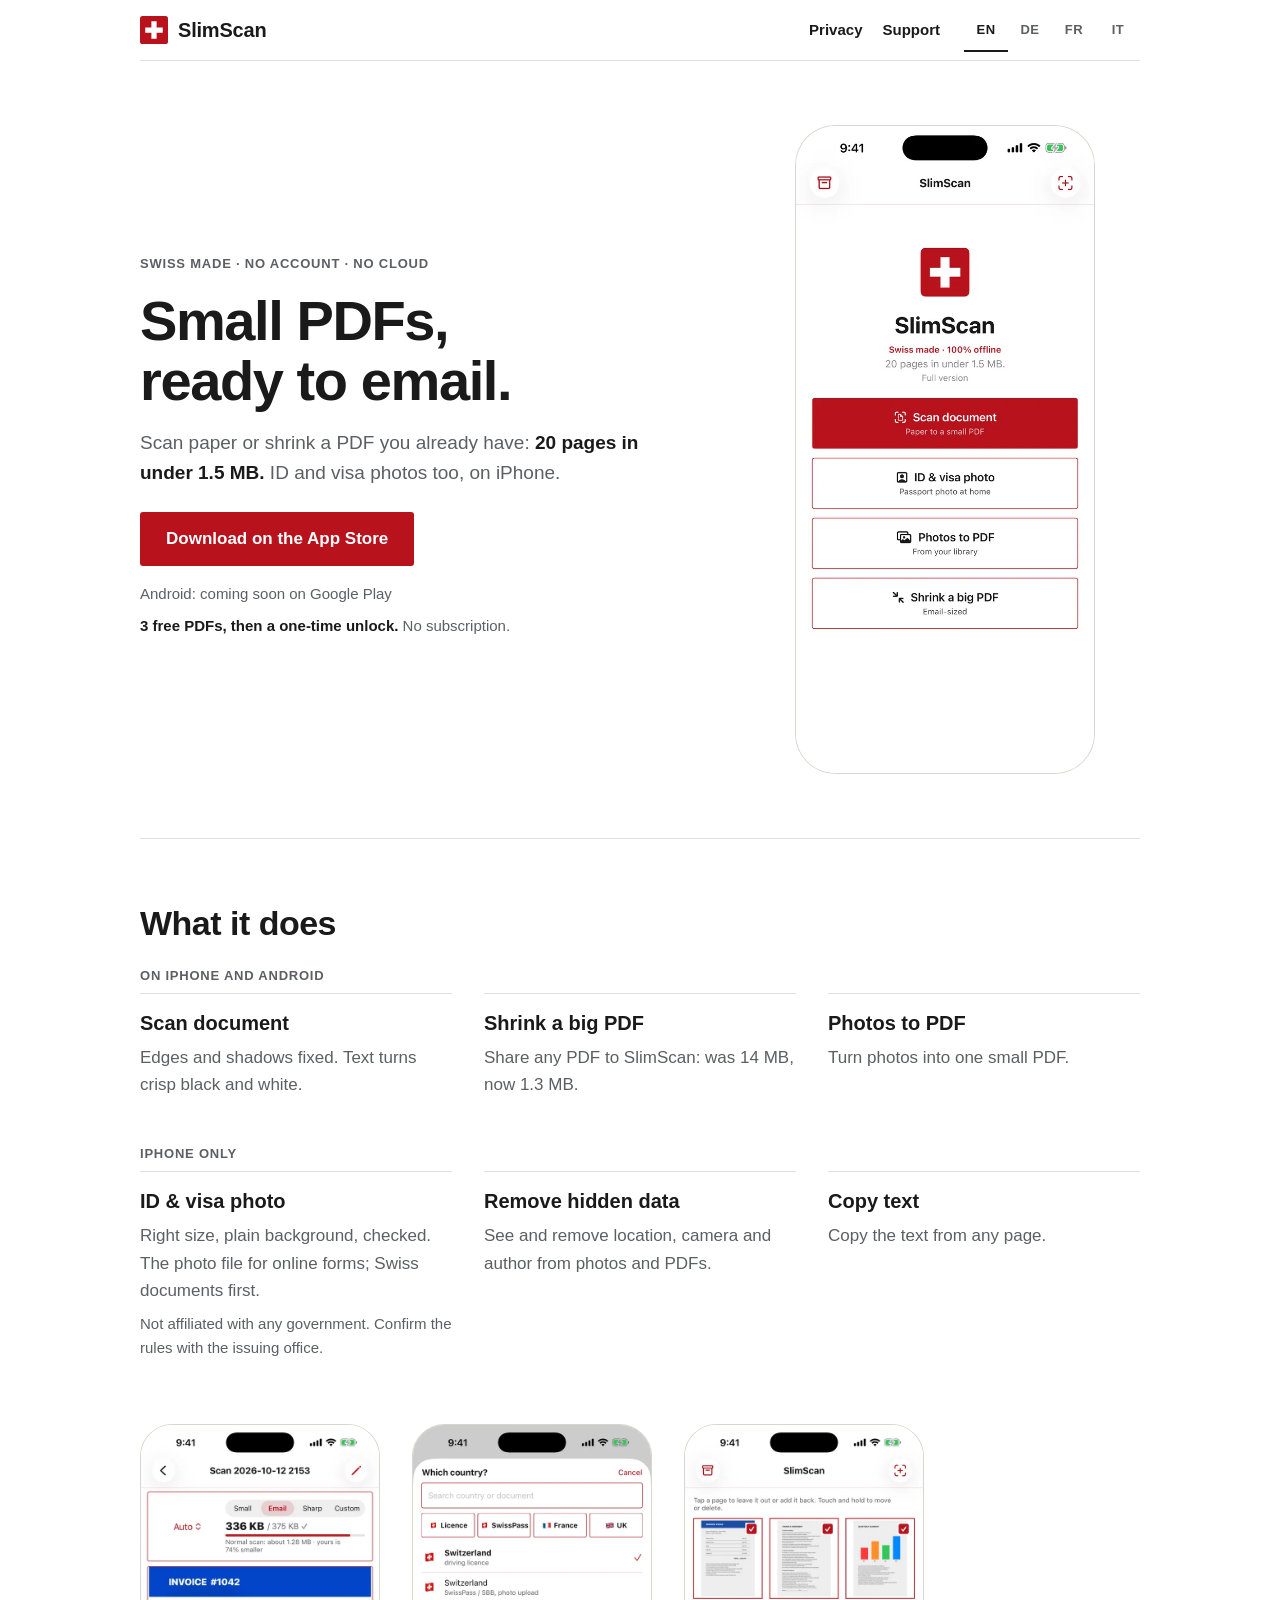
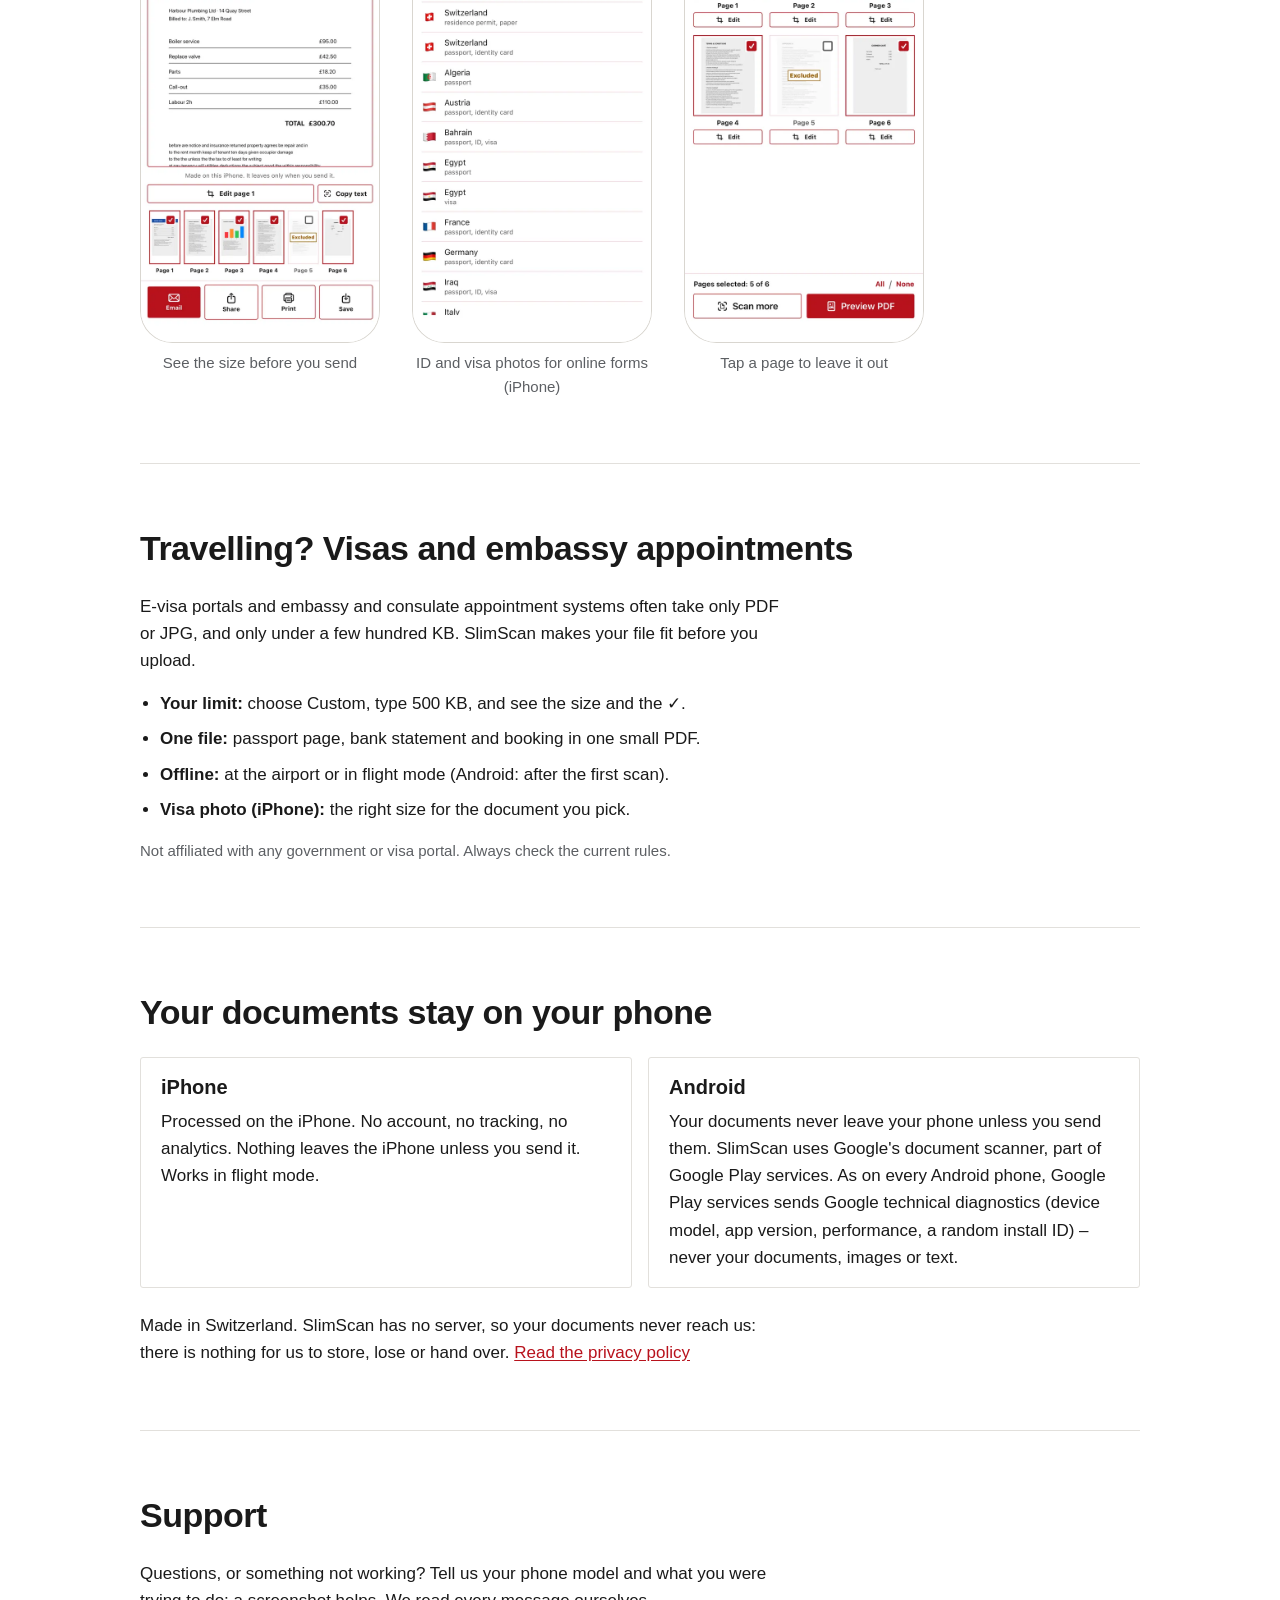
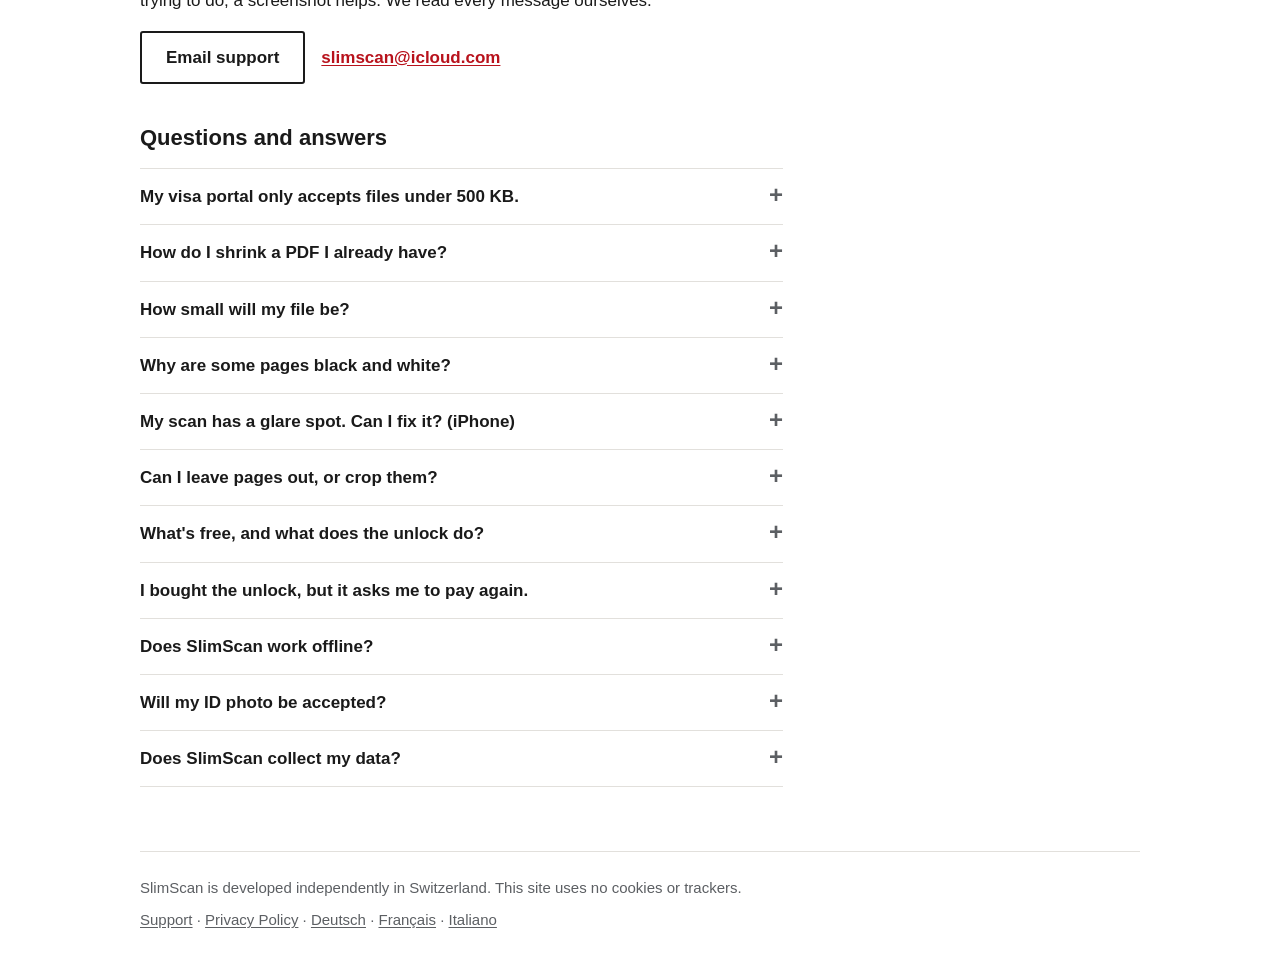
==== commit 964e452c: "Website v2: "Travelling? Visas and embassy appointments" block and visa-portal FAQ (EN/DE/FR/IT) Co-" ====
--- a/index.html
+++ b/index.html
@@ -108,6 +108,18 @@
     </ul>
   </section>
 
+  <section id="travel" aria-labelledby="h-travel">
+    <h2 id="h-travel">Travelling? Visas and embassy appointments</h2>
+    <p class="intro">E-visa portals and embassy and consulate appointment systems often take only PDF or JPG, and only under a few hundred KB. SlimScan makes your file fit before you upload.</p>
+    <ul class="ticks">
+      <li><strong>Your limit:</strong> choose Custom, type 500 KB, and see the size and the ✓.</li>
+      <li><strong>One file:</strong> passport page, bank statement and booking in one small PDF.</li>
+      <li><strong>Offline:</strong> at the airport or in flight mode (Android: after the first scan).</li>
+      <li><strong>Visa photo (iPhone):</strong> the right size for the document you pick.</li>
+    </ul>
+    <p class="fine">Not affiliated with any government or visa portal. Always check the current rules.</p>
+  </section>
+
   <section id="privacy" aria-labelledby="h-privacy">
     <h2 id="h-privacy">Your documents stay on your phone</h2>
     <div class="split">
@@ -132,6 +144,10 @@
     <h3 class="faq-title" id="faq">Questions and answers</h3>
     <div class="faq">
       <details>
+        <summary>My visa portal only accepts files under 500 KB.</summary>
+        <p>Scan the pages, or tap <strong>Shrink a big PDF</strong>. Choose <strong>Custom</strong>, type <strong>500 KB</strong>, and upload when you see the ✓. If it can't get that small, try B&amp;W or fewer pages. Portal wants JPG? On iPhone, <strong>Share as pictures (JPG)</strong> gives one picture per page; these don't follow the Custom limit, so check their size. Visa photo on iPhone: <strong>ID &amp; visa photo</strong>, then your document, or Custom size with your file limit.</p>
+      </details>
+      <details>
         <summary>How do I shrink a PDF I already have?</summary>
         <p>Tap <strong>Shrink a big PDF</strong> in SlimScan, or share the PDF to SlimScan from Mail, Files, WhatsApp or your browser.</p>
       </details>
--- a/style.css
+++ b/style.css
@@ -231,6 +231,12 @@
 .screens figcaption { margin-top: 8px; font-size: 15px; color: var(--muted); text-align: center; }
 
 /* Privacy */
+/* Travel */
+.intro { margin: 0 0 16px; max-width: 68ch; }
+.ticks { margin: 0 0 16px; padding-left: 20px; max-width: 68ch; }
+.ticks li { margin-bottom: 8px; }
+#travel .fine { margin: 0; font-size: 15px; color: var(--muted); max-width: 68ch; }
+
 .split { display: grid; grid-template-columns: 1fr; gap: 16px; }
 .box { border: 1px solid var(--line); border-radius: 3px; padding: 16px 20px; }
 .box p { margin: 0; }
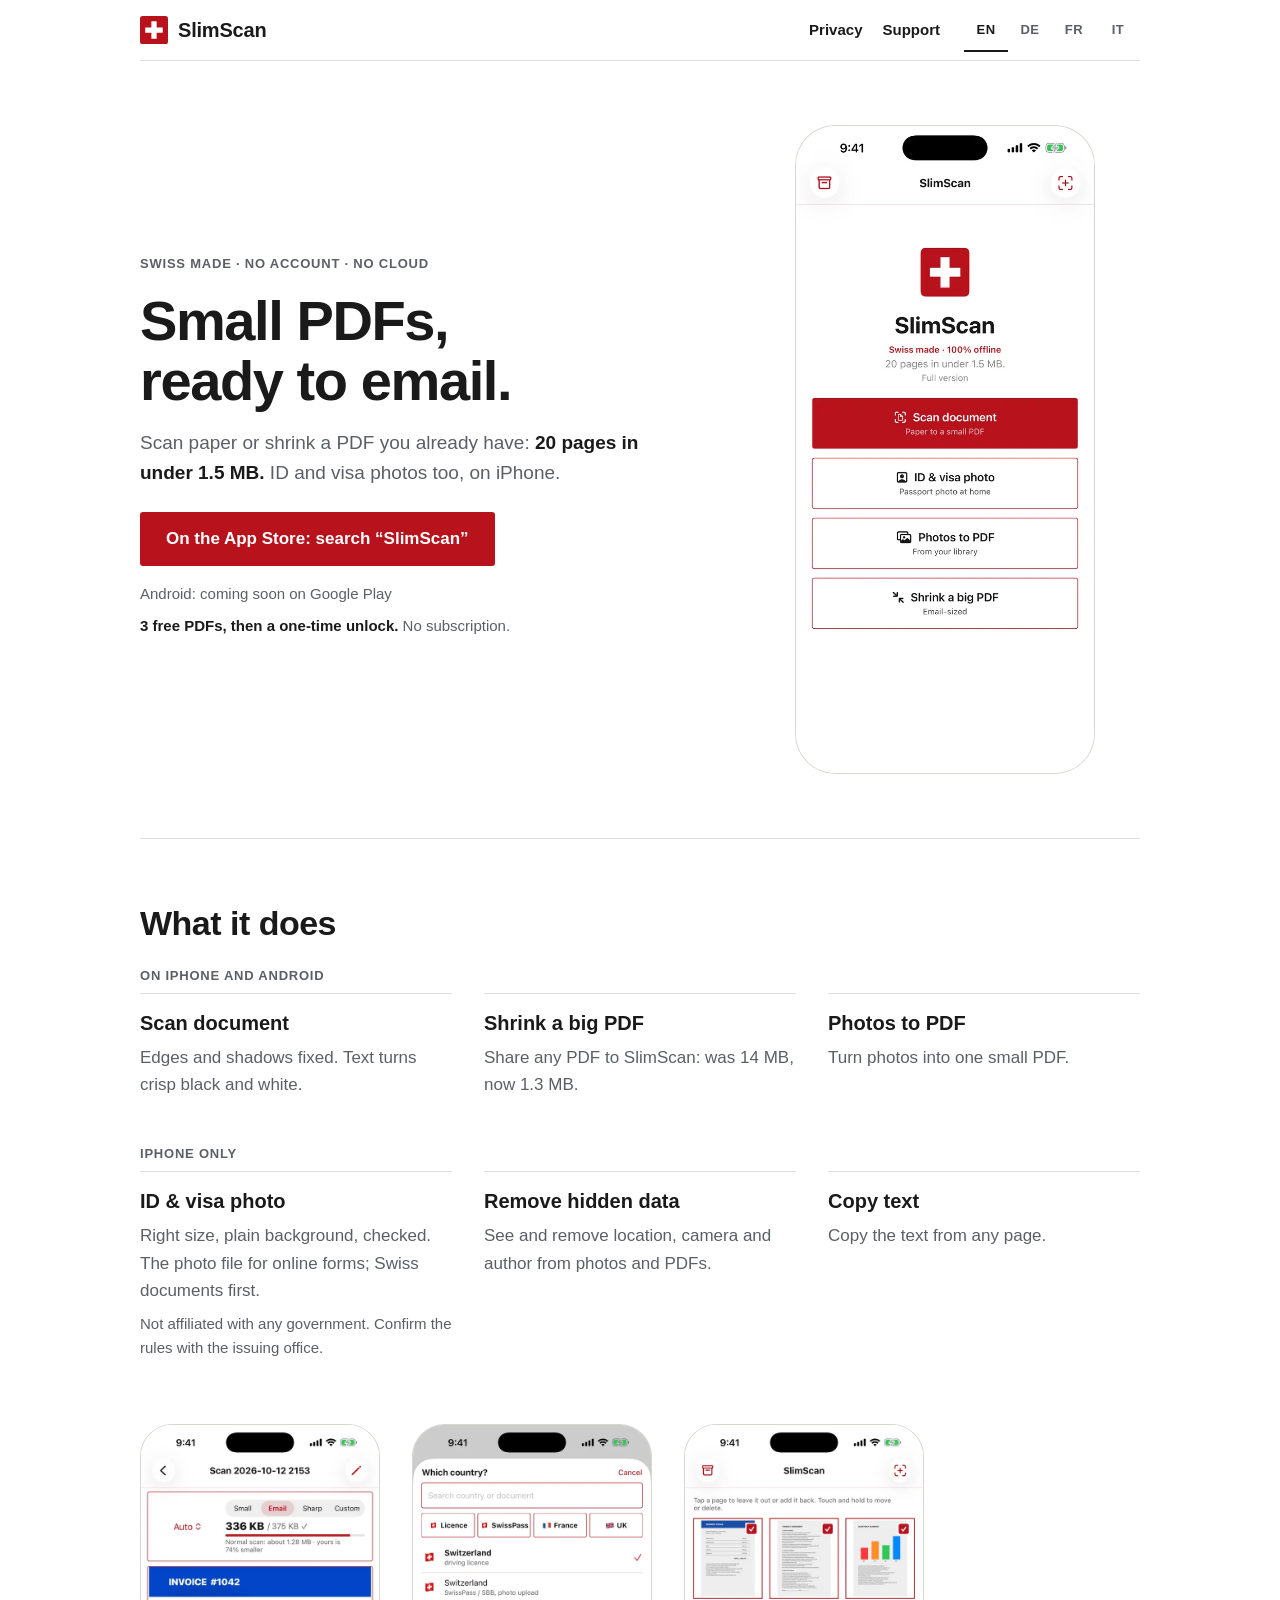
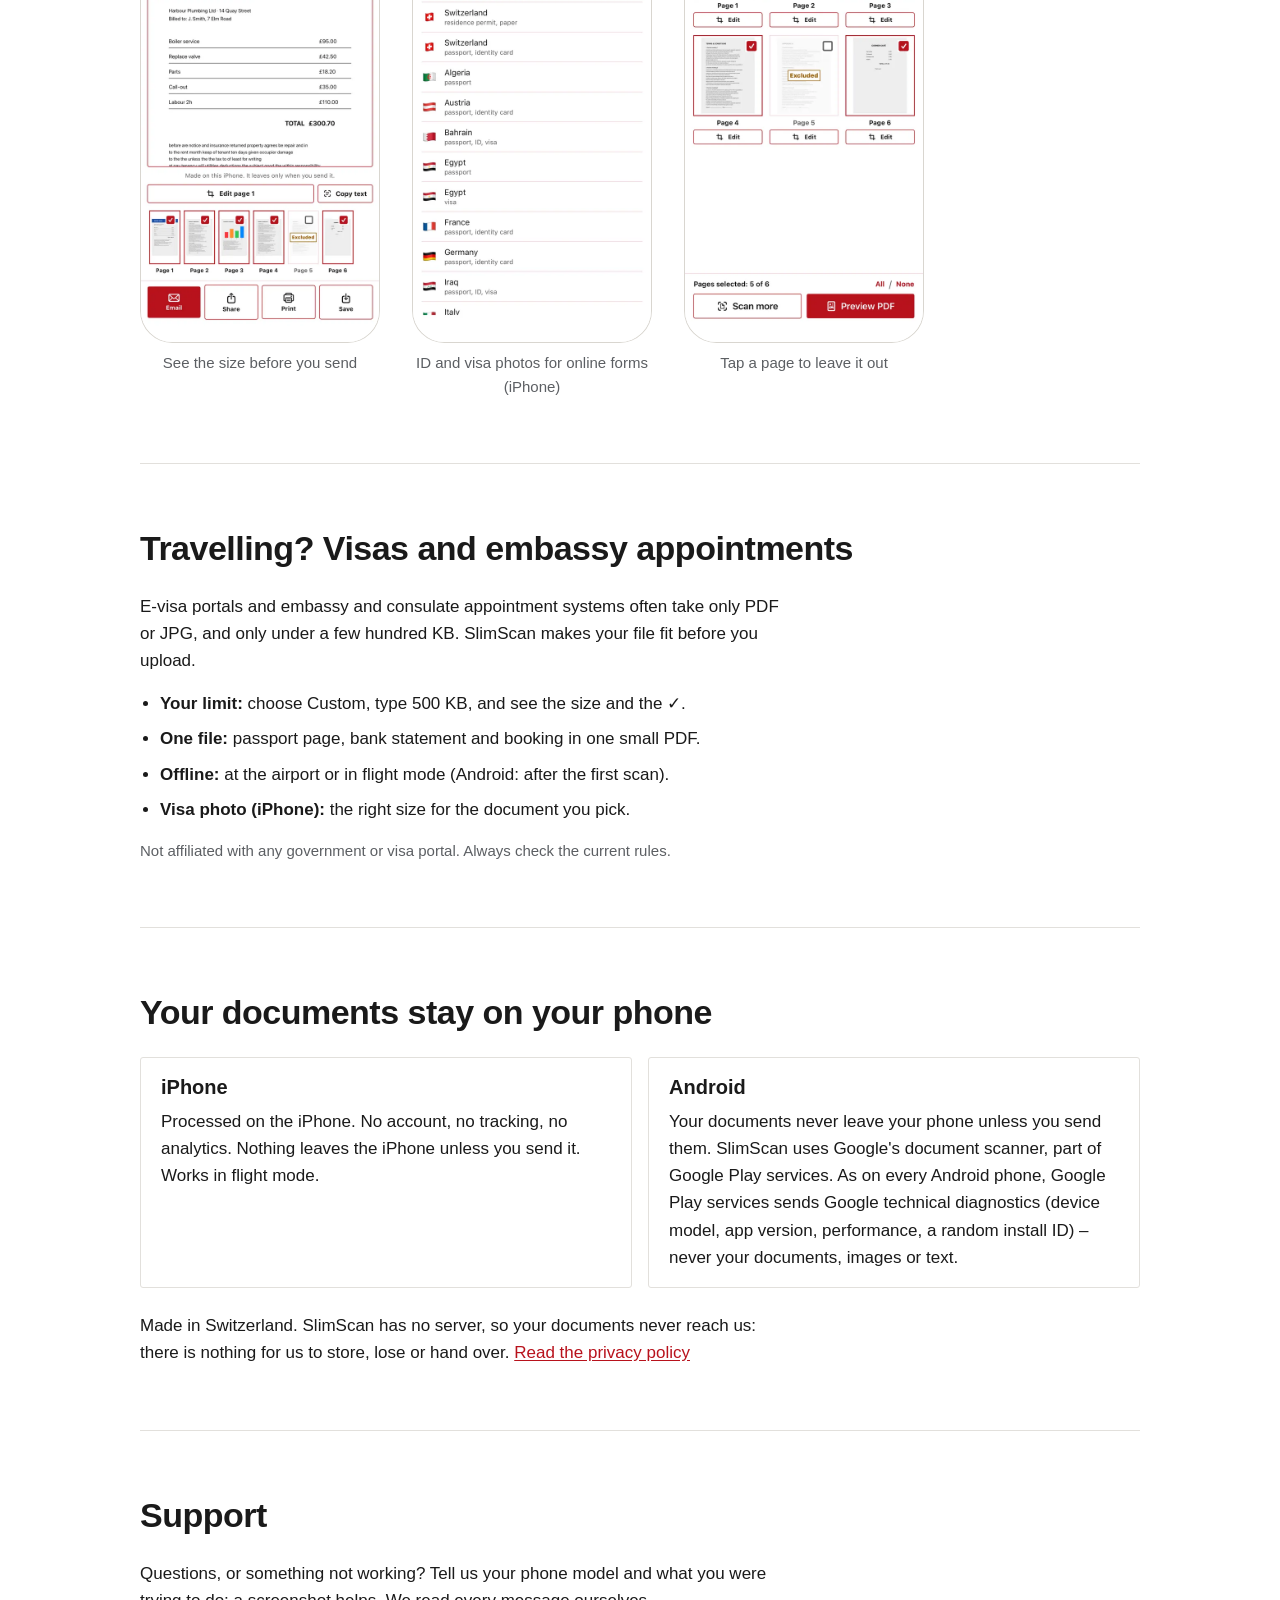
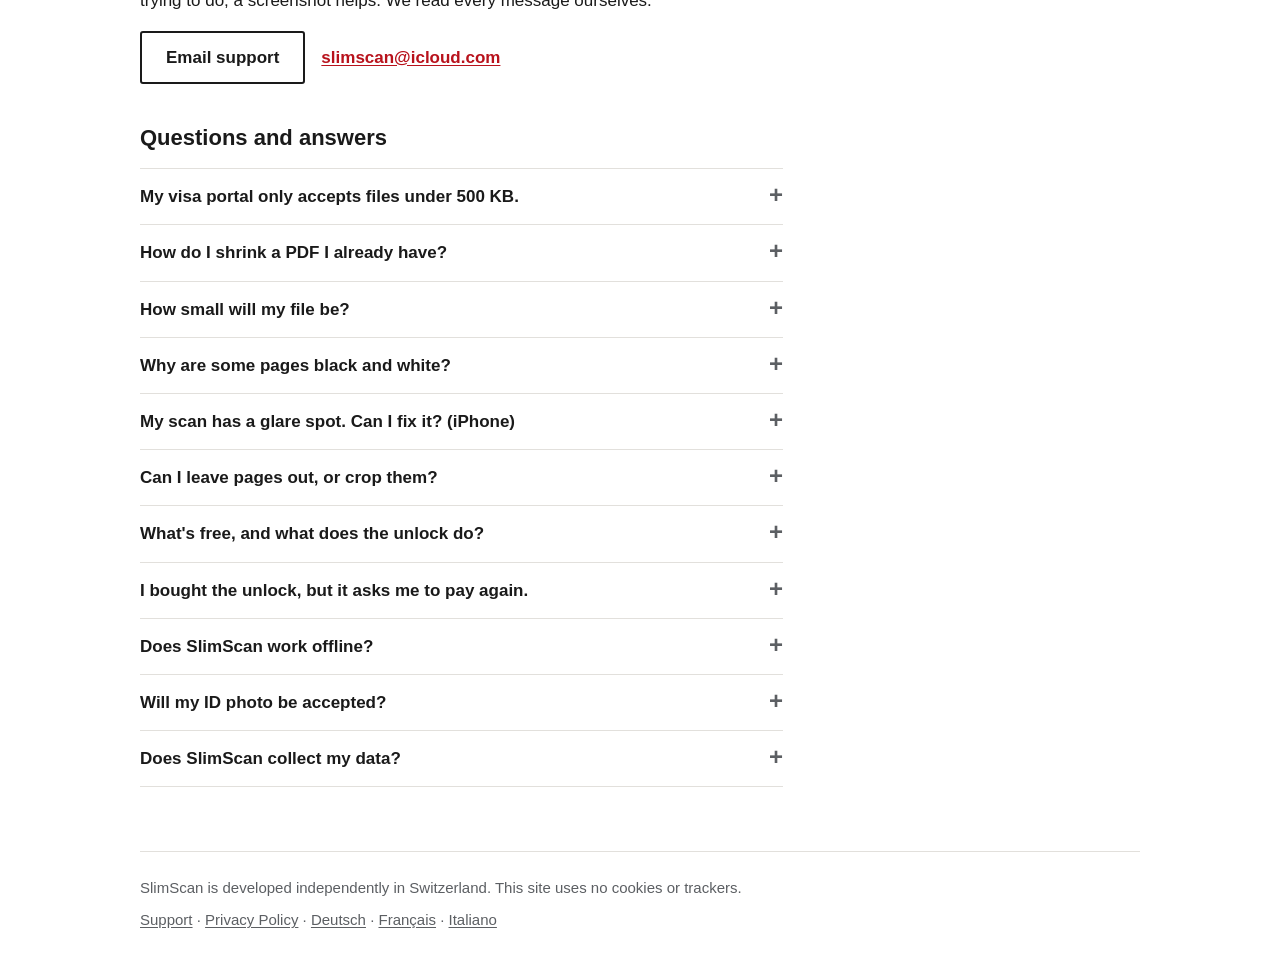
==== commit 0577b527: "App Store button: plain search text until the App Store id is known (no broken placeholder link) Co-" ====
--- a/index.html
+++ b/index.html
@@ -13,7 +13,7 @@
 <link rel="alternate" hreflang="it" href="https://chager5000.github.io/SlimScan-support/it/">
 <link rel="alternate" hreflang="x-default" href="https://chager5000.github.io/SlimScan-support/">
 <!-- TODO(owner): replace XXXXXXXXXX with SlimScan's App Store id (Safari's install banner) -->
-<meta name="apple-itunes-app" content="app-id=XXXXXXXXXX">
+<!-- TODO(owner): add <meta name="apple-itunes-app" content="app-id=ID"> once the App Store id is known -->
 <meta property="og:type" content="website">
 <meta property="og:site_name" content="SlimScan">
 <meta property="og:title" content="SlimScan: Scan or Shrink PDF · Swiss made">
@@ -53,8 +53,8 @@
       <h1>Small PDFs, ready to email.</h1>
       <p class="lead">Scan paper or shrink a PDF you already have: <strong>20 pages in under 1.5 MB.</strong> ID and visa photos too, on iPhone.</p>
       <div class="cta">
-        <!-- TODO(owner): replace idXXXXXXXXXX with SlimScan's App Store id; for App Store Connect campaign stats also add &pt=PROVIDER_TOKEN -->
-        <a class="btn btn-primary" href="https://apps.apple.com/app/idXXXXXXXXXX?ct=website">Download on the App Store</a>
+        <!-- TODO(owner): replace this span with <a class="btn btn-primary" href="https://apps.apple.com/app/idID?ct=website">…</a> once the App Store id is known -->
+        <span class="btn btn-primary" role="note">On the App Store: search “SlimScan”</span>
       </div>
       <p class="soon">Android: coming soon on Google Play</p>
       <p class="price"><strong>3 free PDFs, then a one-time unlock.</strong> No subscription.</p>
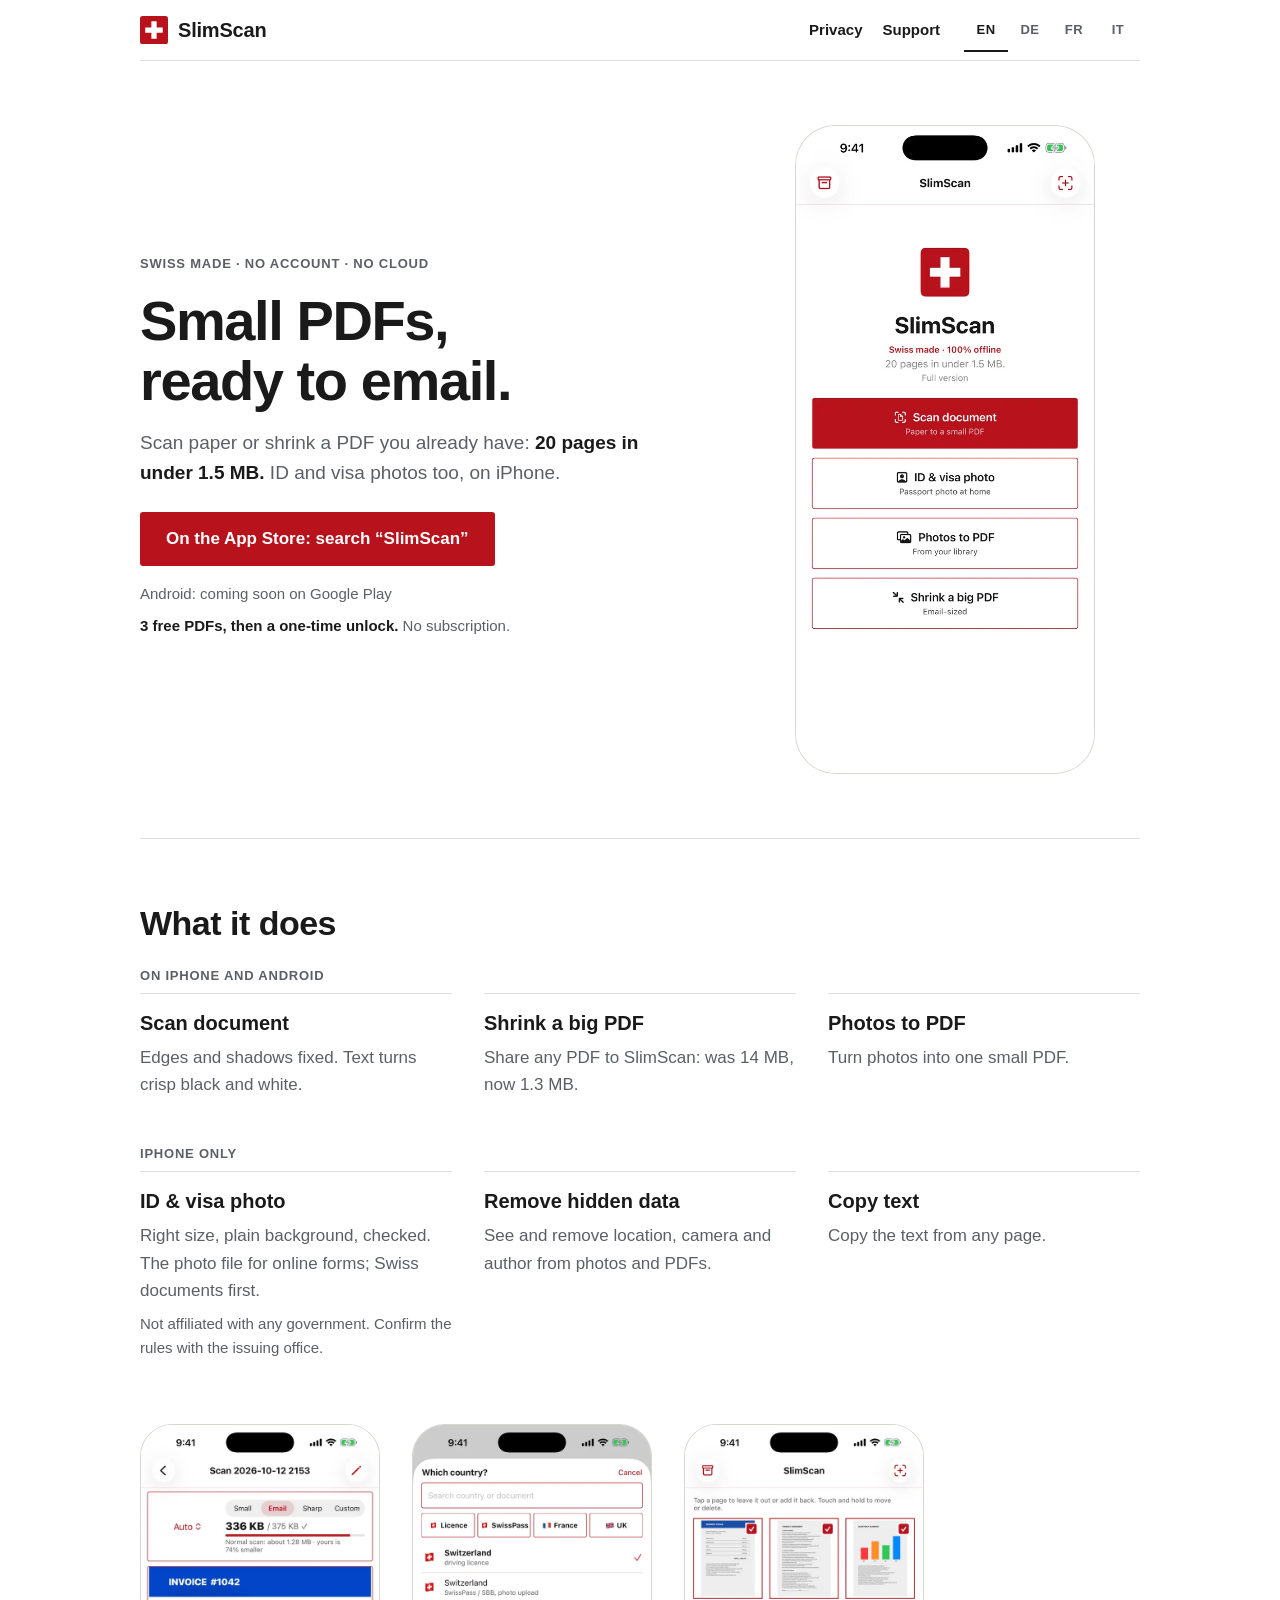
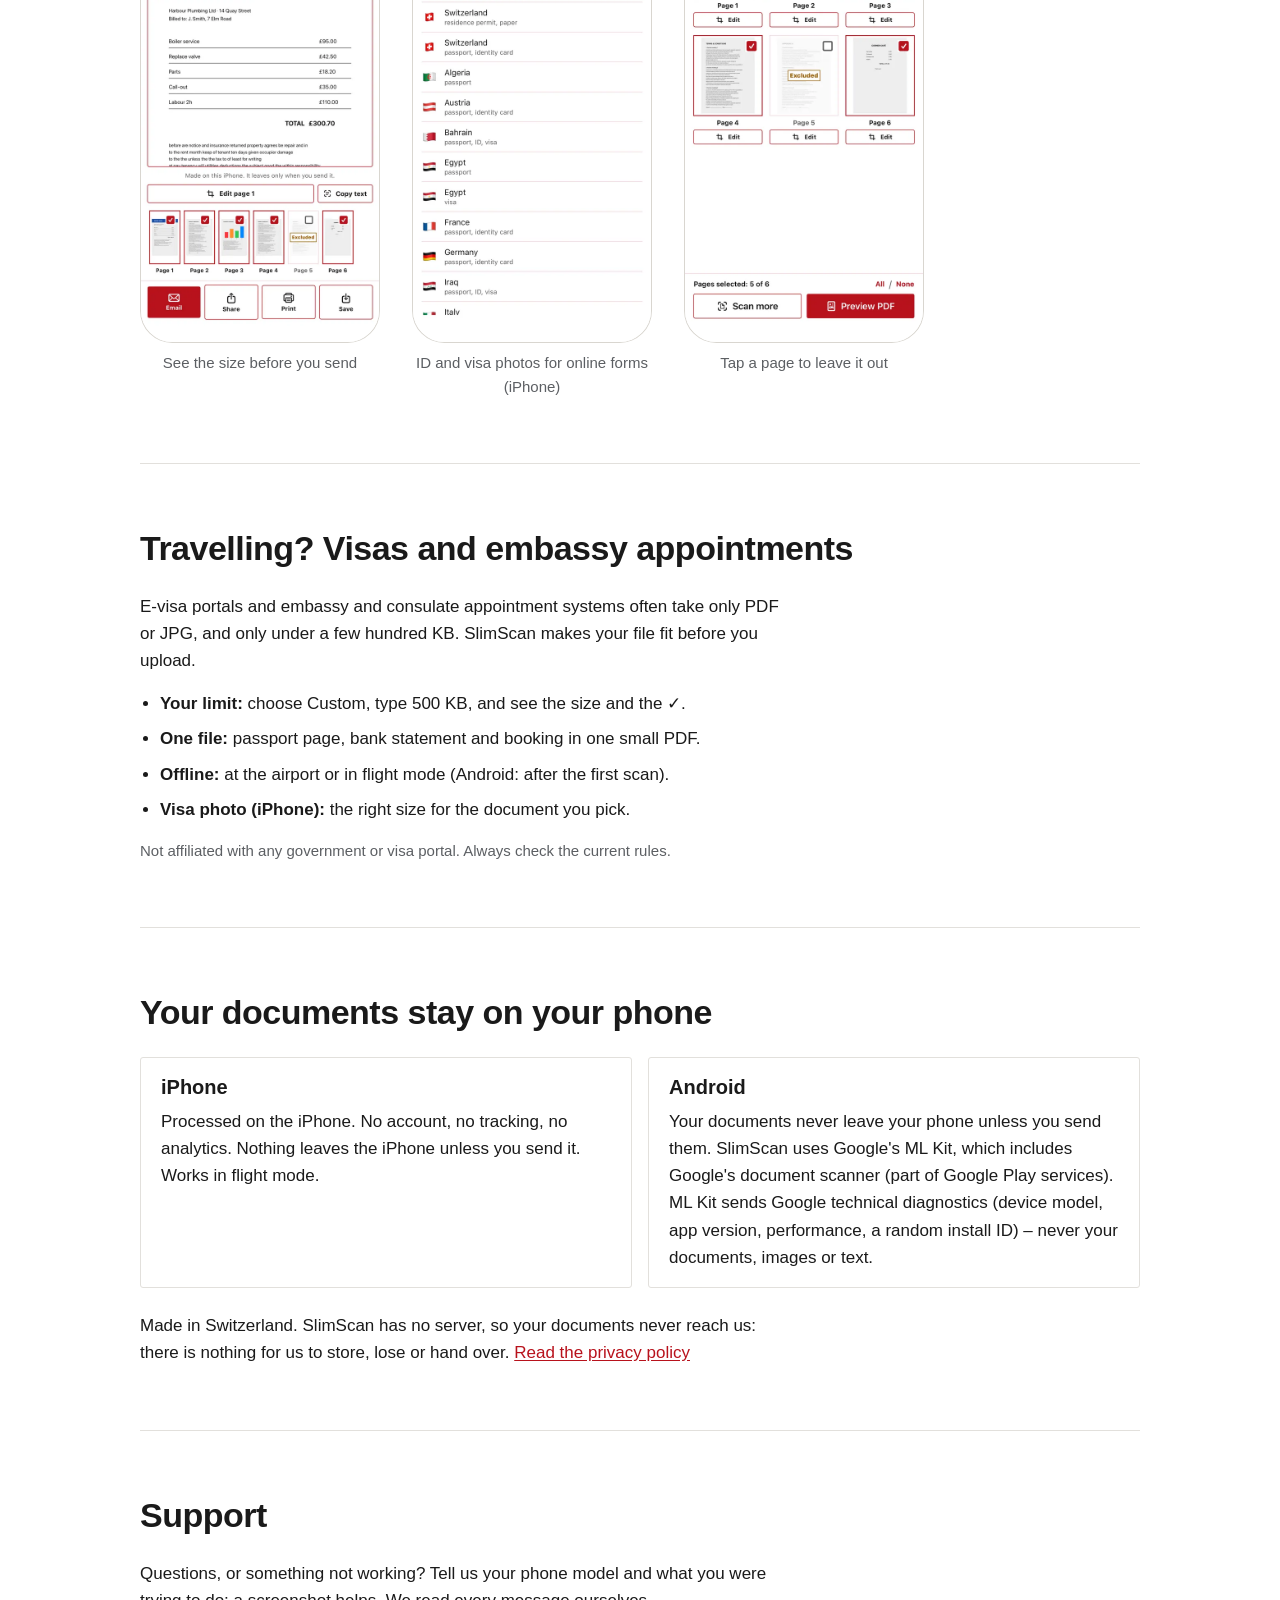
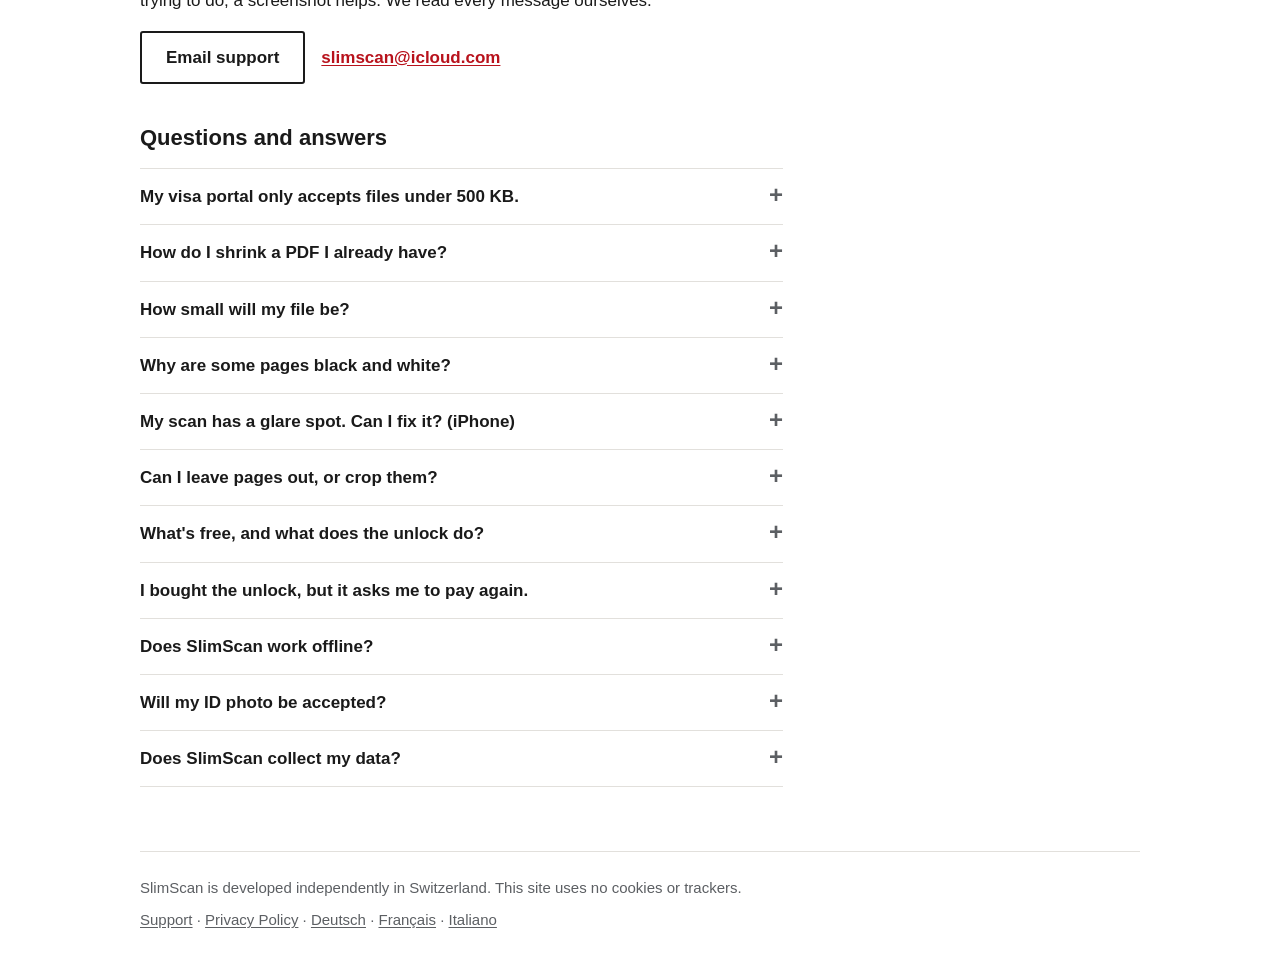
==== commit 6050d1db: "Home pages: Android diagnostics come from ML Kit (EN/DE/FR/IT), matching the privacy policy Co-Autho" ====
--- a/index.html
+++ b/index.html
@@ -129,7 +129,7 @@
       </div>
       <div class="box">
         <h3>Android</h3>
-        <p>Your documents never leave your phone unless you send them. SlimScan uses Google's document scanner, part of Google Play services. As on every Android phone, Google Play services sends Google technical diagnostics (device model, app version, performance, a random install ID) – never your documents, images or text.</p>
+        <p>Your documents never leave your phone unless you send them. SlimScan uses Google's ML Kit, which includes Google's document scanner (part of Google Play services). ML Kit sends Google technical diagnostics (device model, app version, performance, a random install ID) – never your documents, images or text.</p>
       </div>
     </div>
     <p class="after">Made in Switzerland. SlimScan has no server, so your documents never reach us: there is nothing for us to store, lose or hand over. <a href="privacy.html">Read the privacy policy</a></p>
@@ -185,7 +185,7 @@
       </details>
       <details>
         <summary>Does SlimScan collect my data?</summary>
-        <p>On iPhone, no: nothing at all. On Android, SlimScan collects nothing either, but Google Play services sends Google technical diagnostics, never your documents. Details in the <a href="privacy.html">privacy policy</a>.</p>
+        <p>On iPhone, no: nothing at all. On Android, SlimScan collects nothing either, but Google's ML Kit sends Google technical diagnostics, never your documents. Details in the <a href="privacy.html">privacy policy</a>.</p>
       </details>
     </div>
   </section>
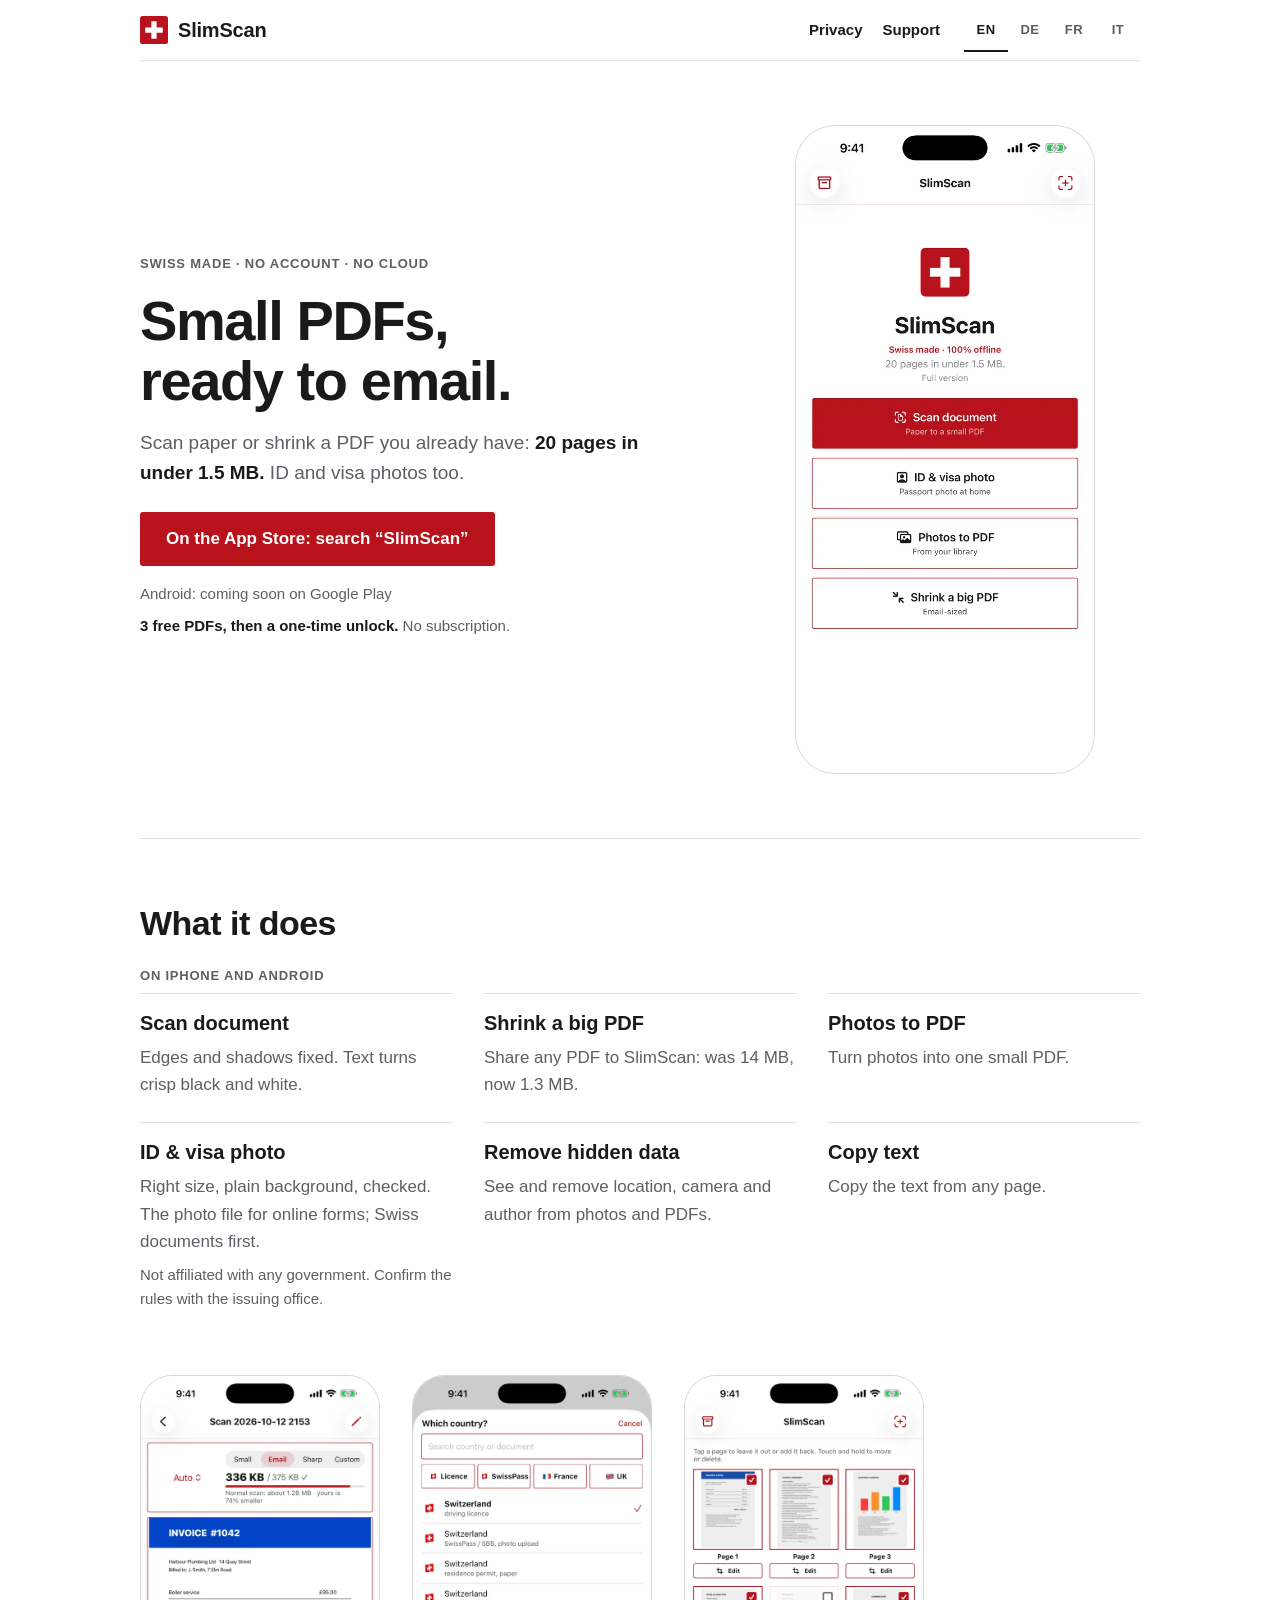
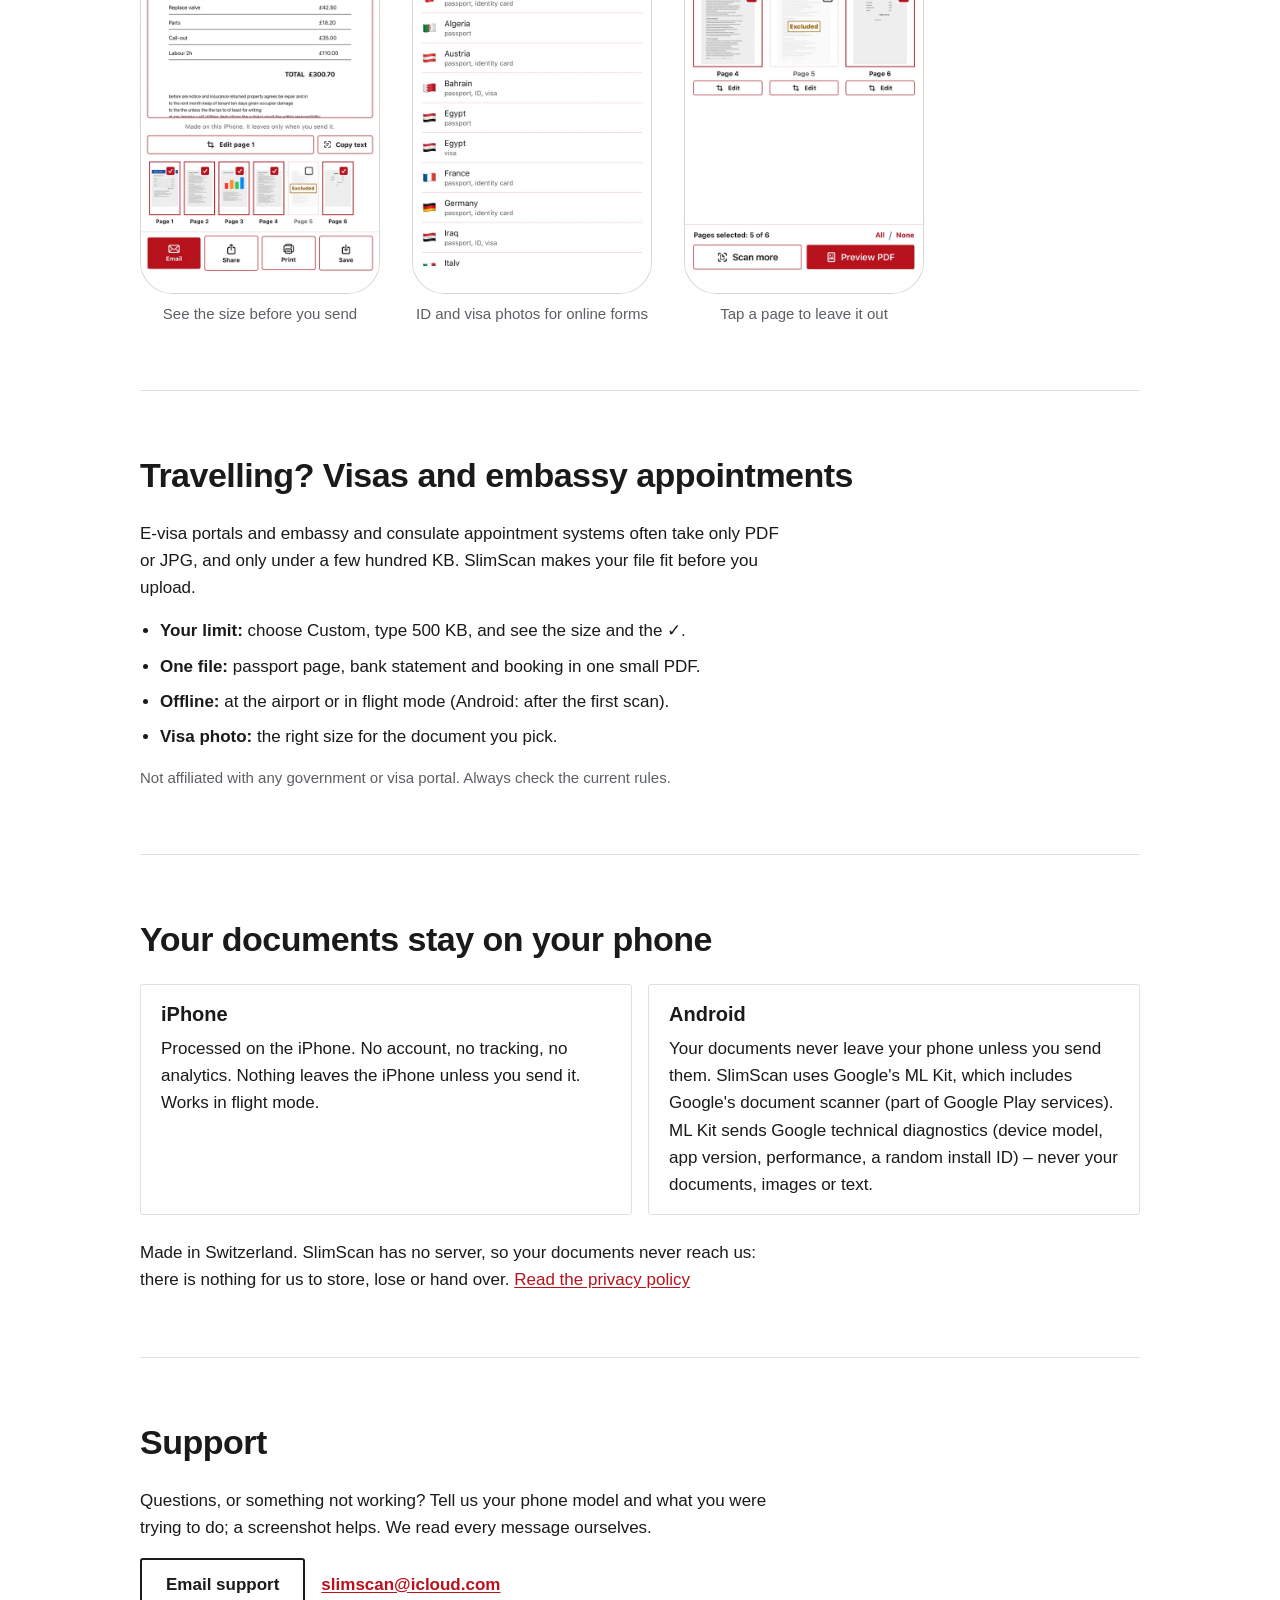
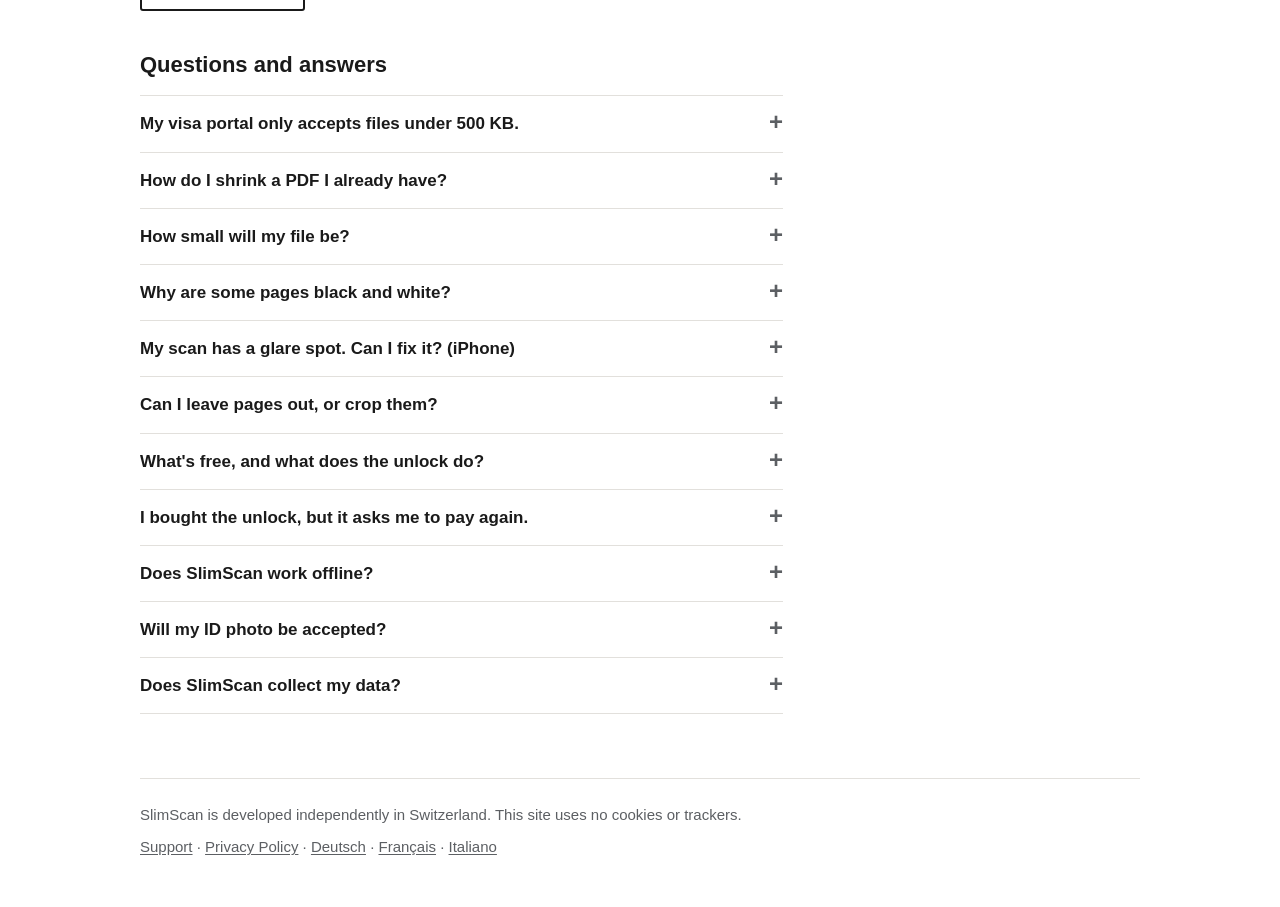
==== commit d0bd1983: "Site: ID & visa photo and hidden-data tools on both platforms; App Store link Co-Authored-By: Claude" ====
--- a/index.html
+++ b/index.html
@@ -4,7 +4,7 @@
 <meta charset="utf-8">
 <meta name="viewport" content="width=device-width, initial-scale=1">
 <title>SlimScan: Scan or Shrink PDF · Swiss made</title>
-<meta name="description" content="Scan paper or shrink any PDF small enough to email: 20 pages in under 1.5 MB. ID &amp; visa photos on iPhone. Swiss made. No account, no subscription.">
+<meta name="description" content="Scan paper or shrink any PDF small enough to email: 20 pages in under 1.5 MB. ID &amp; visa photos too. Swiss made. No account, no subscription.">
 <meta name="color-scheme" content="light dark">
 <link rel="canonical" href="https://chager5000.github.io/SlimScan-support/">
 <link rel="alternate" hreflang="en" href="https://chager5000.github.io/SlimScan-support/">
@@ -12,8 +12,7 @@
 <link rel="alternate" hreflang="fr" href="https://chager5000.github.io/SlimScan-support/fr/">
 <link rel="alternate" hreflang="it" href="https://chager5000.github.io/SlimScan-support/it/">
 <link rel="alternate" hreflang="x-default" href="https://chager5000.github.io/SlimScan-support/">
-<!-- TODO(owner): replace XXXXXXXXXX with SlimScan's App Store id (Safari's install banner) -->
-<!-- TODO(owner): add <meta name="apple-itunes-app" content="app-id=ID"> once the App Store id is known -->
+<meta name="apple-itunes-app" content="app-id=6815830299">
 <meta property="og:type" content="website">
 <meta property="og:site_name" content="SlimScan">
 <meta property="og:title" content="SlimScan: Scan or Shrink PDF · Swiss made">
@@ -51,10 +50,9 @@
     <div>
       <p class="eyebrow">Swiss made · No account · No cloud</p>
       <h1>Small PDFs, ready to email.</h1>
-      <p class="lead">Scan paper or shrink a PDF you already have: <strong>20 pages in under 1.5 MB.</strong> ID and visa photos too, on iPhone.</p>
+      <p class="lead">Scan paper or shrink a PDF you already have: <strong>20 pages in under 1.5 MB.</strong> ID and visa photos too.</p>
       <div class="cta">
-        <!-- TODO(owner): replace this span with <a class="btn btn-primary" href="https://apps.apple.com/app/idID?ct=website">…</a> once the App Store id is known -->
-        <span class="btn btn-primary" role="note">On the App Store: search “SlimScan”</span>
+        <a class="btn btn-primary" href="https://apps.apple.com/app/id6815830299?ct=website">On the App Store: search “SlimScan”</a>
       </div>
       <p class="soon">Android: coming soon on Google Play</p>
       <p class="price"><strong>3 free PDFs, then a one-time unlock.</strong> No subscription.</p>
@@ -84,9 +82,6 @@
         <h3>Photos to PDF</h3>
         <p>Turn photos into one small PDF.</p>
       </li>
-    </ul>
-    <h3 class="group">iPhone only</h3>
-    <ul class="features">
       <li>
         <h3>ID &amp; visa photo</h3>
         <p>Right size, plain background, checked. The photo file for online forms; Swiss documents first.</p>
@@ -103,7 +98,7 @@
     </ul>
     <ul class="screens">
       <li><figure><picture><!-- dark version later: <source srcset="assets/04-swiss-export-dark.webp" type="image/webp" media="(prefers-color-scheme: dark)"> --><source srcset="assets/04-swiss-export.webp" type="image/webp"><img class="shot" src="assets/04-swiss-export.jpg" width="580" height="1260" loading="lazy" decoding="async" alt="Export screen: the PDF is 336 KB, under the 375 KB Email limit and 74% smaller than a normal scan, with Email, Share, Print and Save buttons"></picture><figcaption>See the size before you send</figcaption></figure></li>
-      <li><figure><picture><!-- dark version later: <source srcset="assets/09-swiss-idphoto-chooser-dark.webp" type="image/webp" media="(prefers-color-scheme: dark)"> --><source srcset="assets/09-swiss-idphoto-chooser.webp" type="image/webp"><img class="shot" src="assets/09-swiss-idphoto-chooser.jpg" width="580" height="1260" loading="lazy" decoding="async" alt="Document chooser for ID photos: Swiss driving licence, SwissPass and residence permit first, then countries from A to Z"></picture><figcaption>ID and visa photos for online forms (iPhone)</figcaption></figure></li>
+      <li><figure><picture><!-- dark version later: <source srcset="assets/09-swiss-idphoto-chooser-dark.webp" type="image/webp" media="(prefers-color-scheme: dark)"> --><source srcset="assets/09-swiss-idphoto-chooser.webp" type="image/webp"><img class="shot" src="assets/09-swiss-idphoto-chooser.jpg" width="580" height="1260" loading="lazy" decoding="async" alt="Document chooser for ID photos: Swiss driving licence, SwissPass and residence permit first, then countries from A to Z"></picture><figcaption>ID and visa photos for online forms</figcaption></figure></li>
       <li><figure><picture><!-- dark version later: <source srcset="assets/02-swiss-pages-dark.webp" type="image/webp" media="(prefers-color-scheme: dark)"> --><source srcset="assets/02-swiss-pages.webp" type="image/webp"><img class="shot" src="assets/02-swiss-pages.jpg" width="580" height="1260" loading="lazy" decoding="async" alt="Page grid with six scanned pages; page 5 is left out, 5 of 6 selected"></picture><figcaption>Tap a page to leave it out</figcaption></figure></li>
     </ul>
   </section>
@@ -115,7 +110,7 @@
       <li><strong>Your limit:</strong> choose Custom, type 500 KB, and see the size and the ✓.</li>
       <li><strong>One file:</strong> passport page, bank statement and booking in one small PDF.</li>
       <li><strong>Offline:</strong> at the airport or in flight mode (Android: after the first scan).</li>
-      <li><strong>Visa photo (iPhone):</strong> the right size for the document you pick.</li>
+      <li><strong>Visa photo:</strong> the right size for the document you pick.</li>
     </ul>
     <p class="fine">Not affiliated with any government or visa portal. Always check the current rules.</p>
   </section>
@@ -145,7 +140,7 @@
     <div class="faq">
       <details>
         <summary>My visa portal only accepts files under 500 KB.</summary>
-        <p>Scan the pages, or tap <strong>Shrink a big PDF</strong>. Choose <strong>Custom</strong>, type <strong>500 KB</strong>, and upload when you see the ✓. If it can't get that small, try B&amp;W or fewer pages. Portal wants JPG? On iPhone, <strong>Share as pictures (JPG)</strong> gives one picture per page; these don't follow the Custom limit, so check their size. Visa photo on iPhone: <strong>ID &amp; visa photo</strong>, then your document, or Custom size with your file limit.</p>
+        <p>Scan the pages, or tap <strong>Shrink a big PDF</strong>. Choose <strong>Custom</strong>, type <strong>500 KB</strong>, and upload when you see the ✓. If it can't get that small, try B&amp;W or fewer pages. Portal wants JPG? <strong>Share as pictures (JPG)</strong> gives one picture per page; these don't follow the Custom limit, so check their size. Visa photo: <strong>ID &amp; visa photo</strong>, then your document, or Custom size with your file limit.</p>
       </details>
       <details>
         <summary>How do I shrink a PDF I already have?</summary>
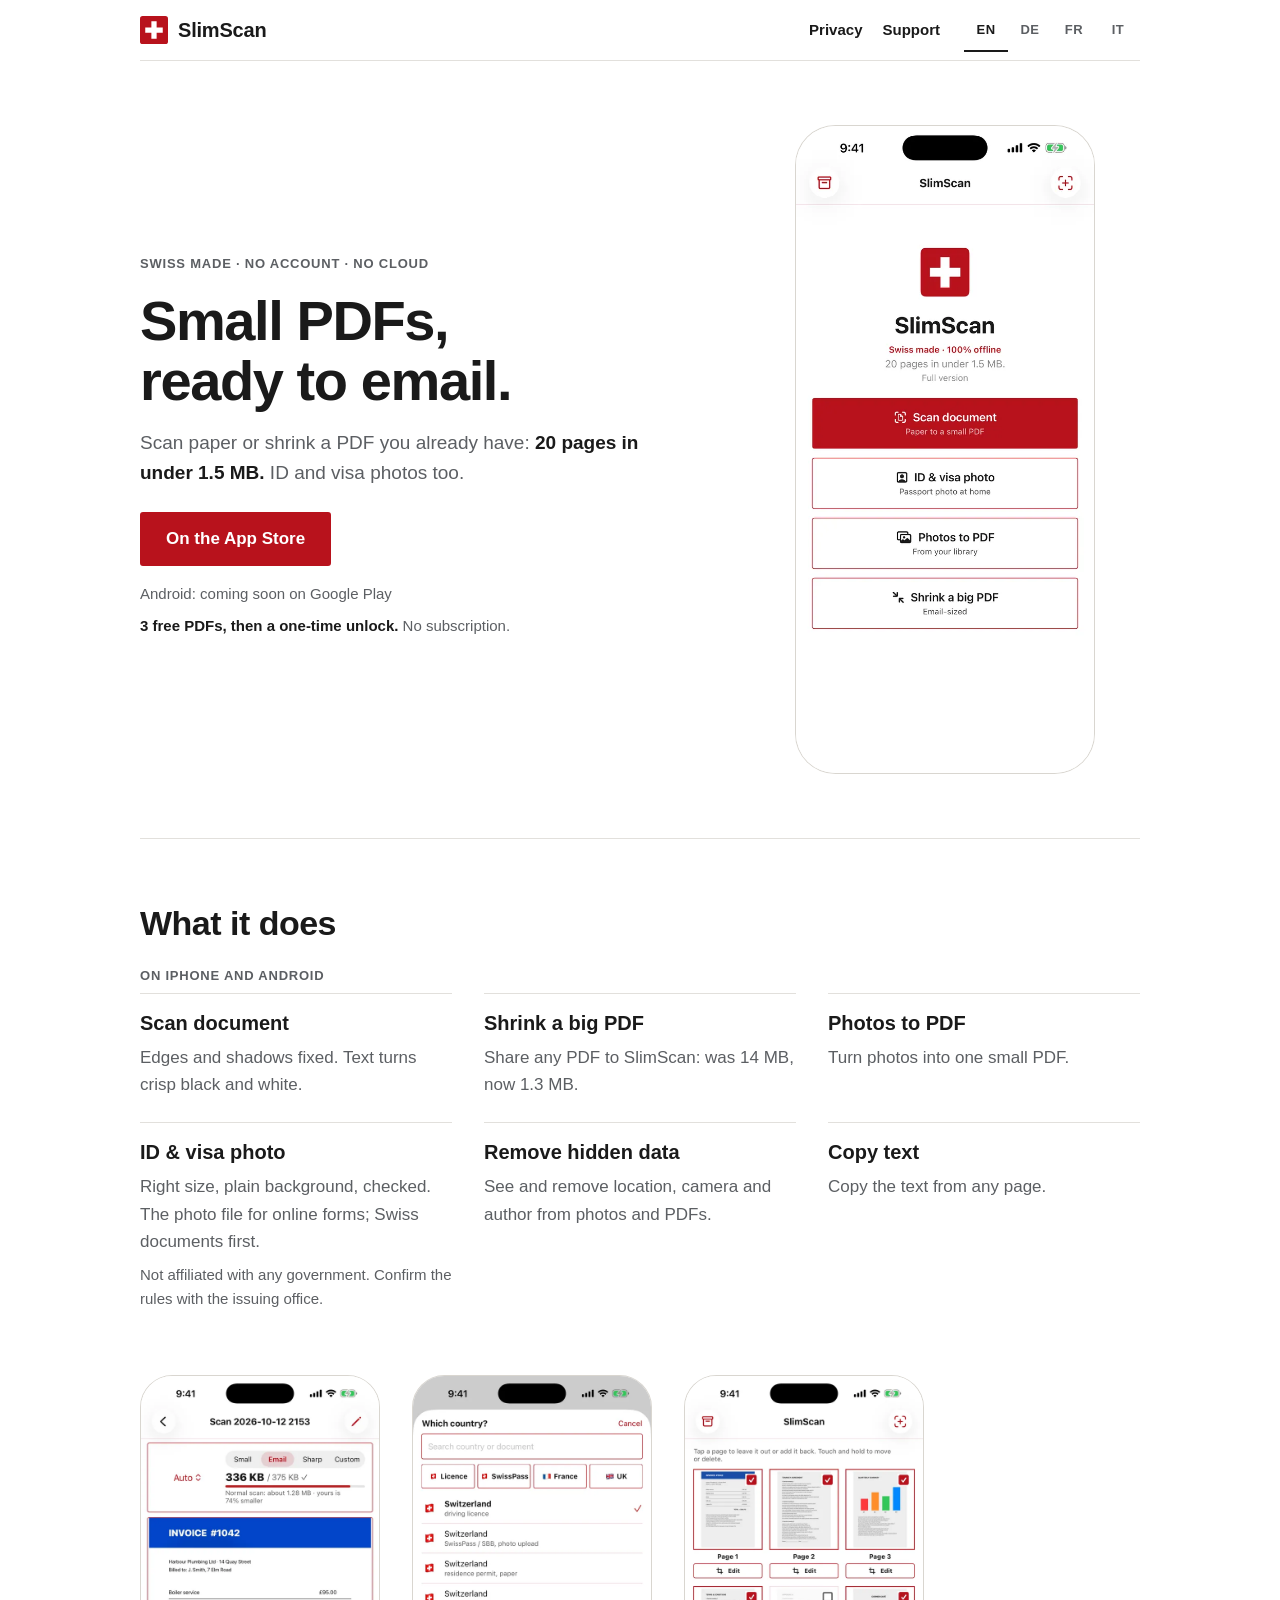
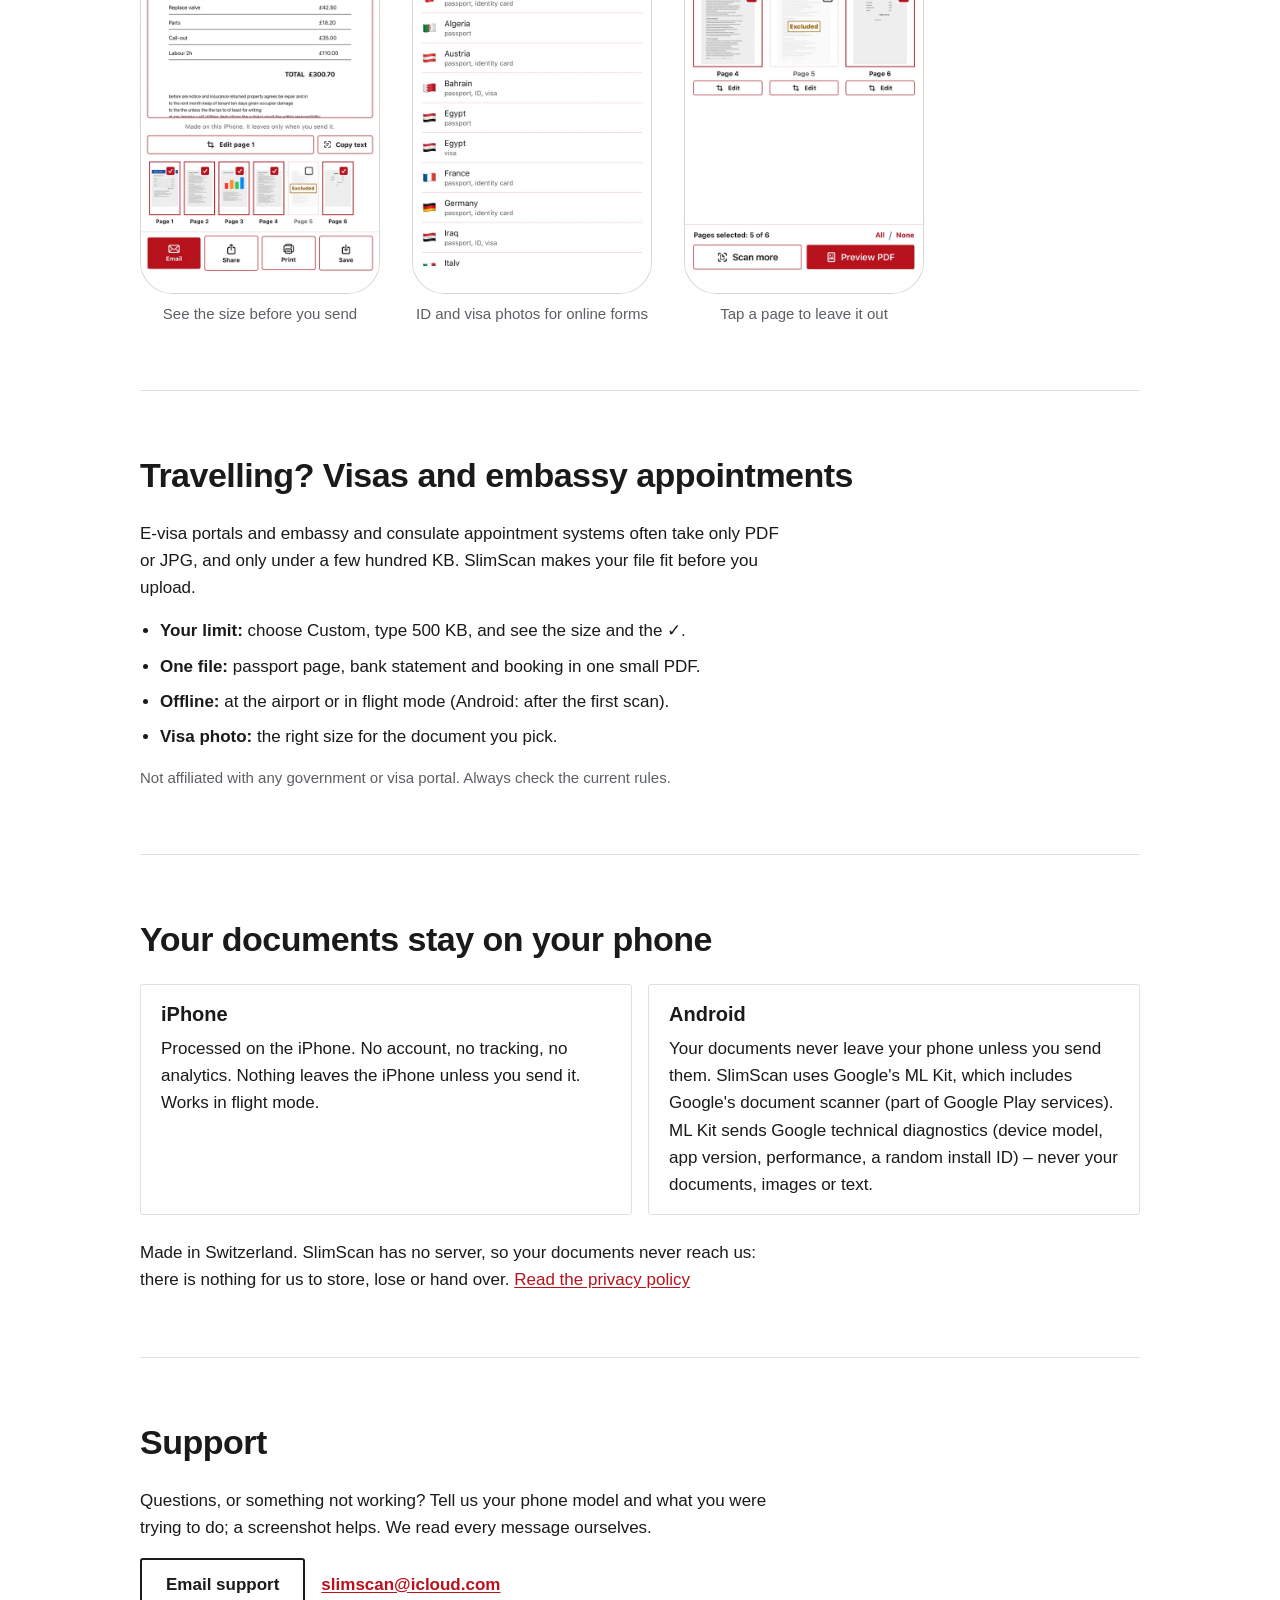
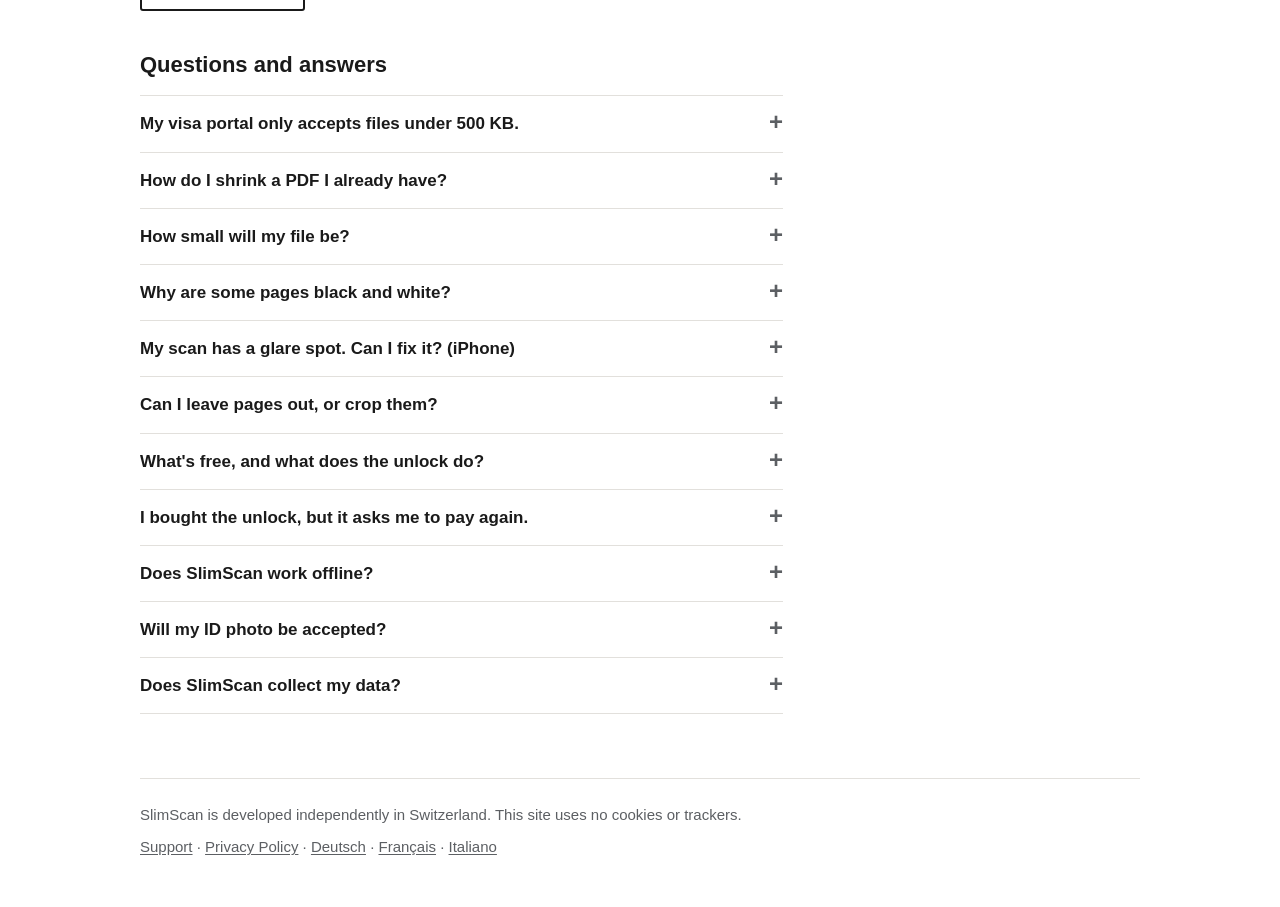
==== commit 44bb7a25: "Site: App Store button label shortened (EN/DE/FR/IT) Co-Authored-By: Claude Opus 5.5 <noreply@anthro" ====
--- a/index.html
+++ b/index.html
@@ -52,7 +52,7 @@
       <h1>Small PDFs, ready to email.</h1>
       <p class="lead">Scan paper or shrink a PDF you already have: <strong>20 pages in under 1.5 MB.</strong> ID and visa photos too.</p>
       <div class="cta">
-        <a class="btn btn-primary" href="https://apps.apple.com/app/id6815830299?ct=website">On the App Store: search “SlimScan”</a>
+        <a class="btn btn-primary" href="https://apps.apple.com/app/id6815830299?ct=website">On the App Store</a>
       </div>
       <p class="soon">Android: coming soon on Google Play</p>
       <p class="price"><strong>3 free PDFs, then a one-time unlock.</strong> No subscription.</p>
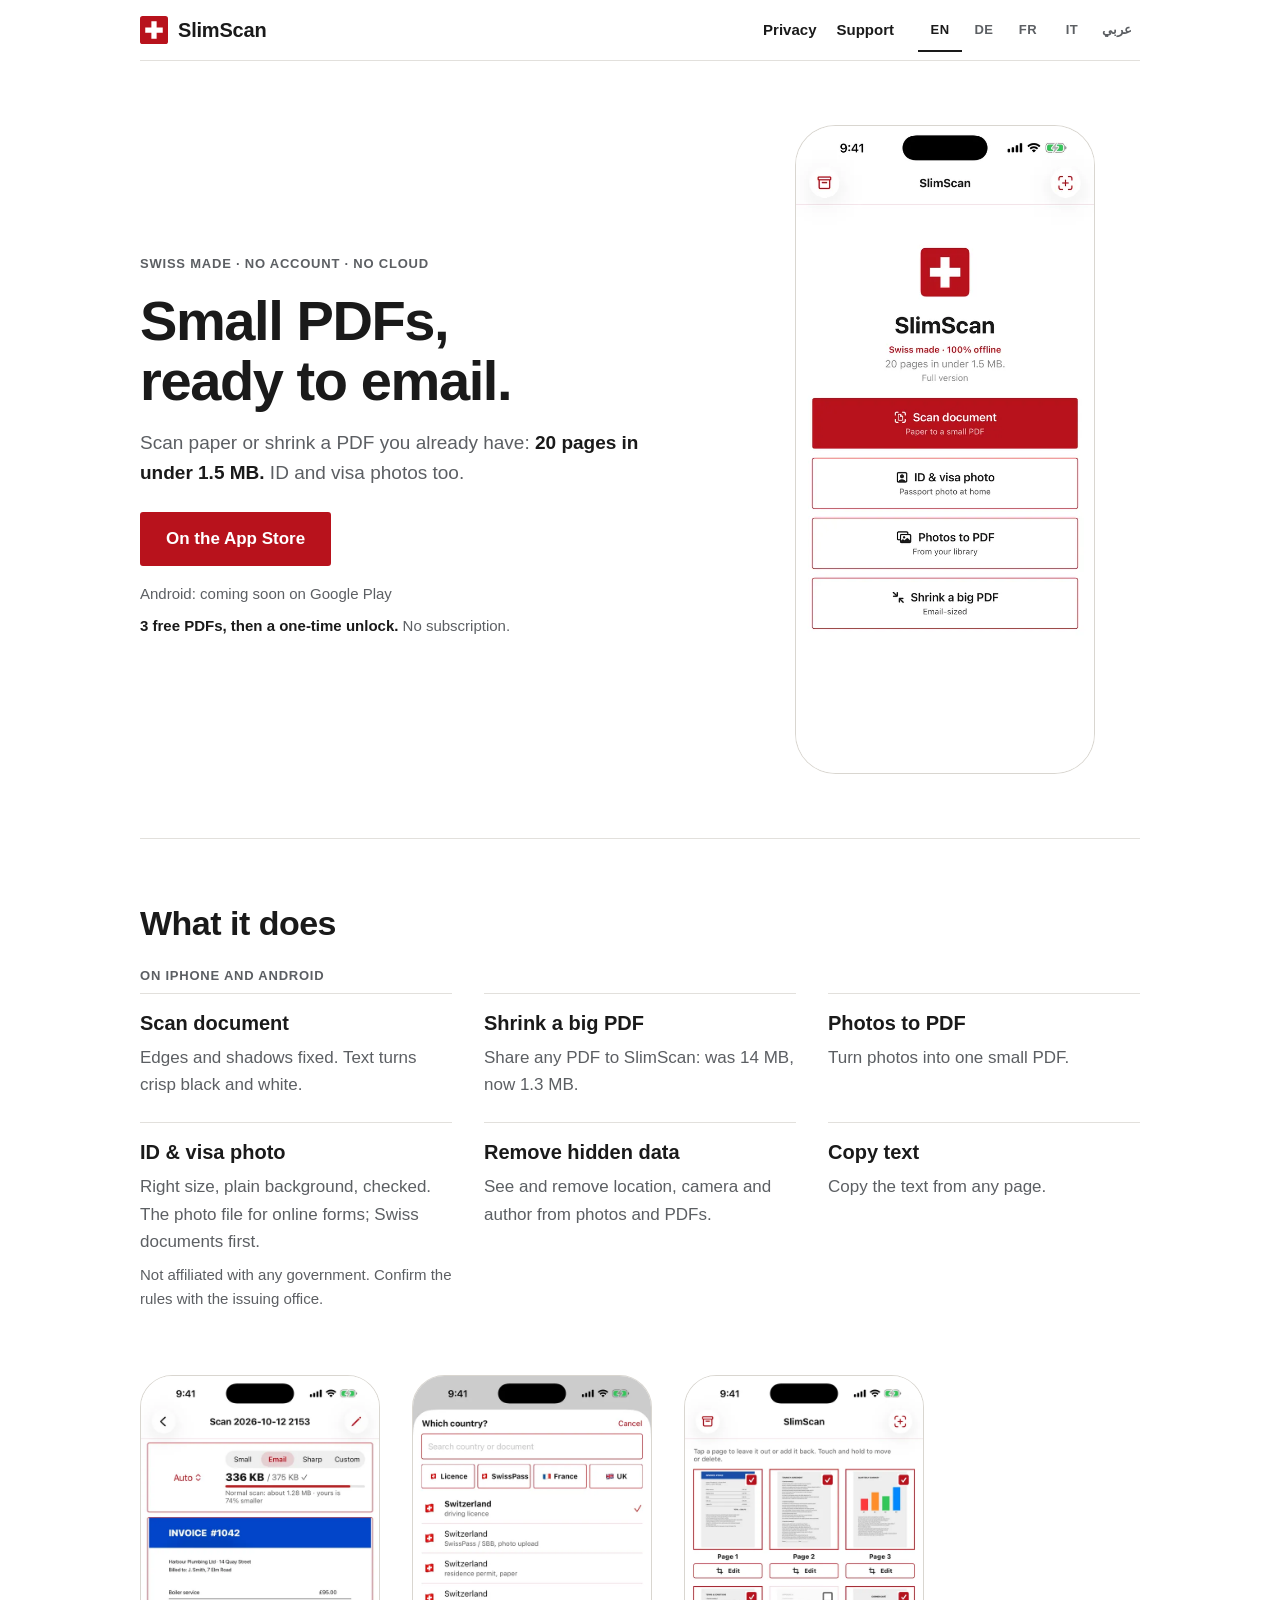
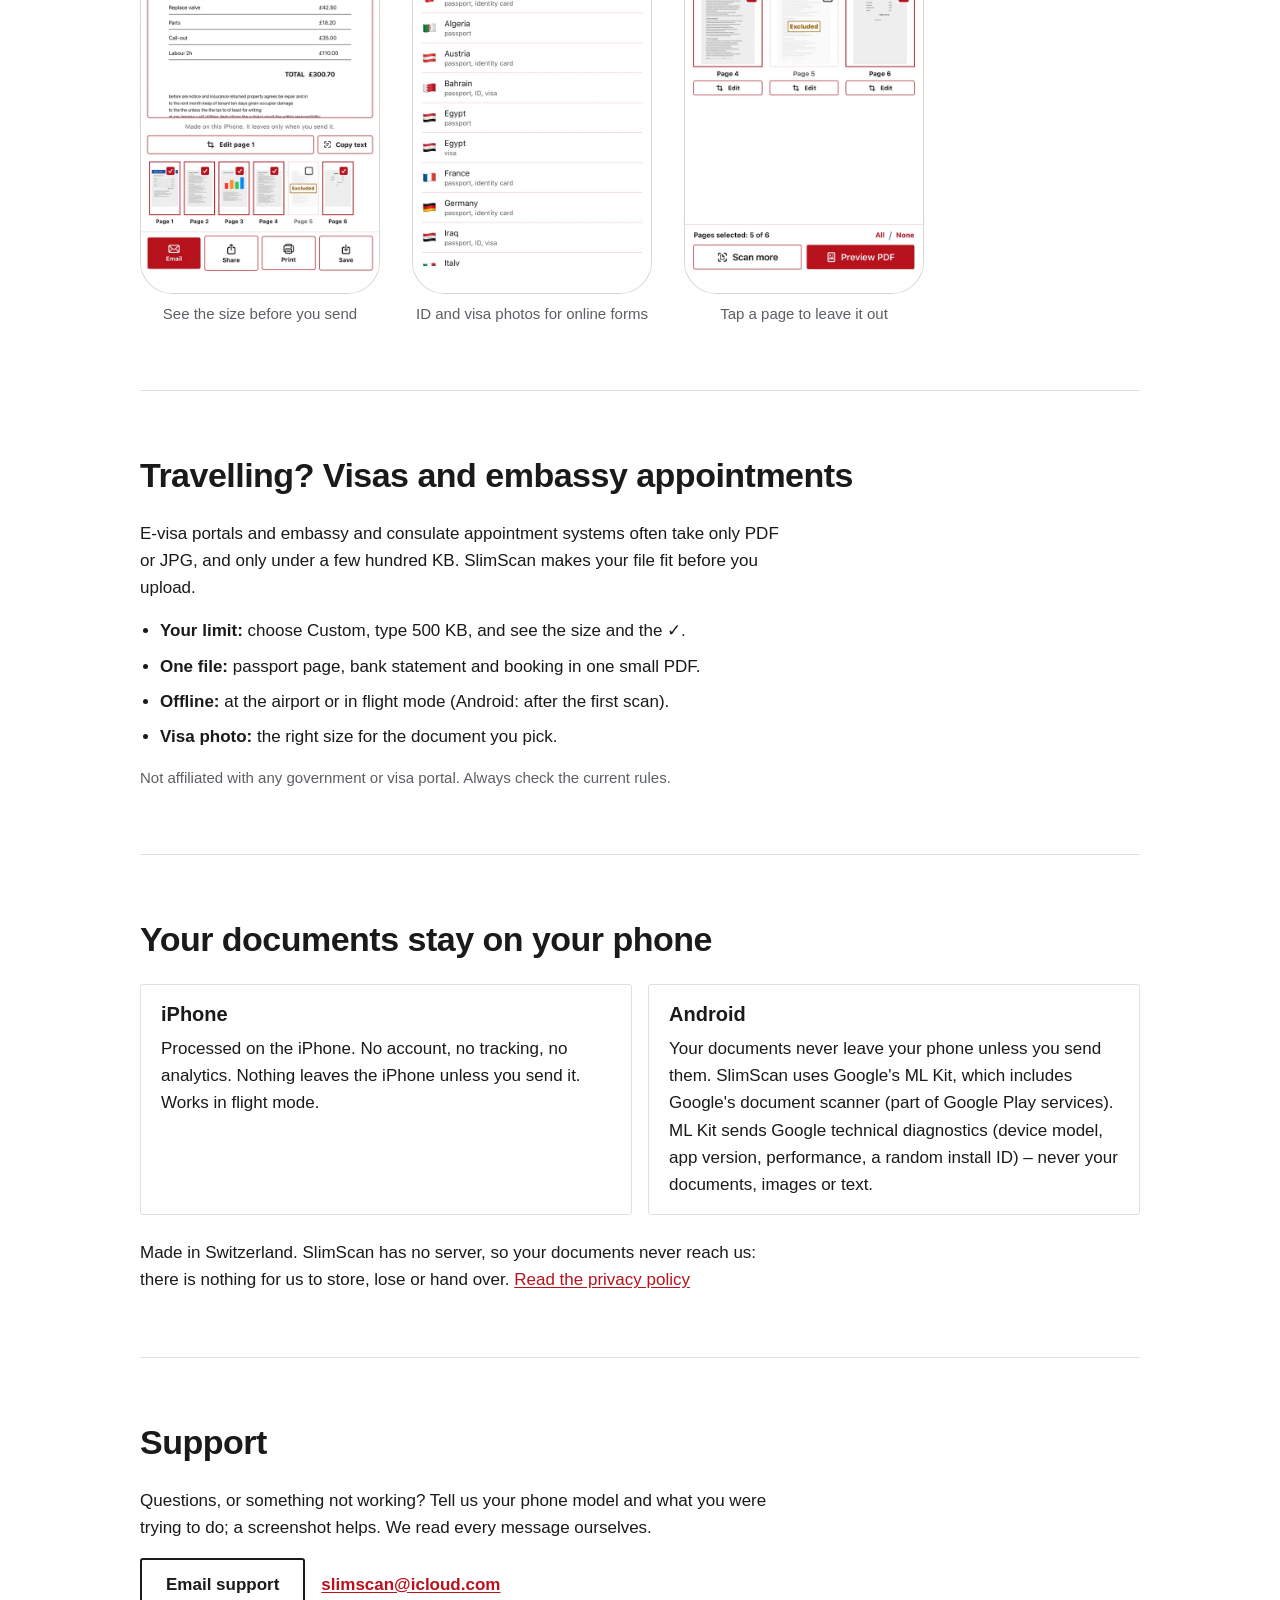
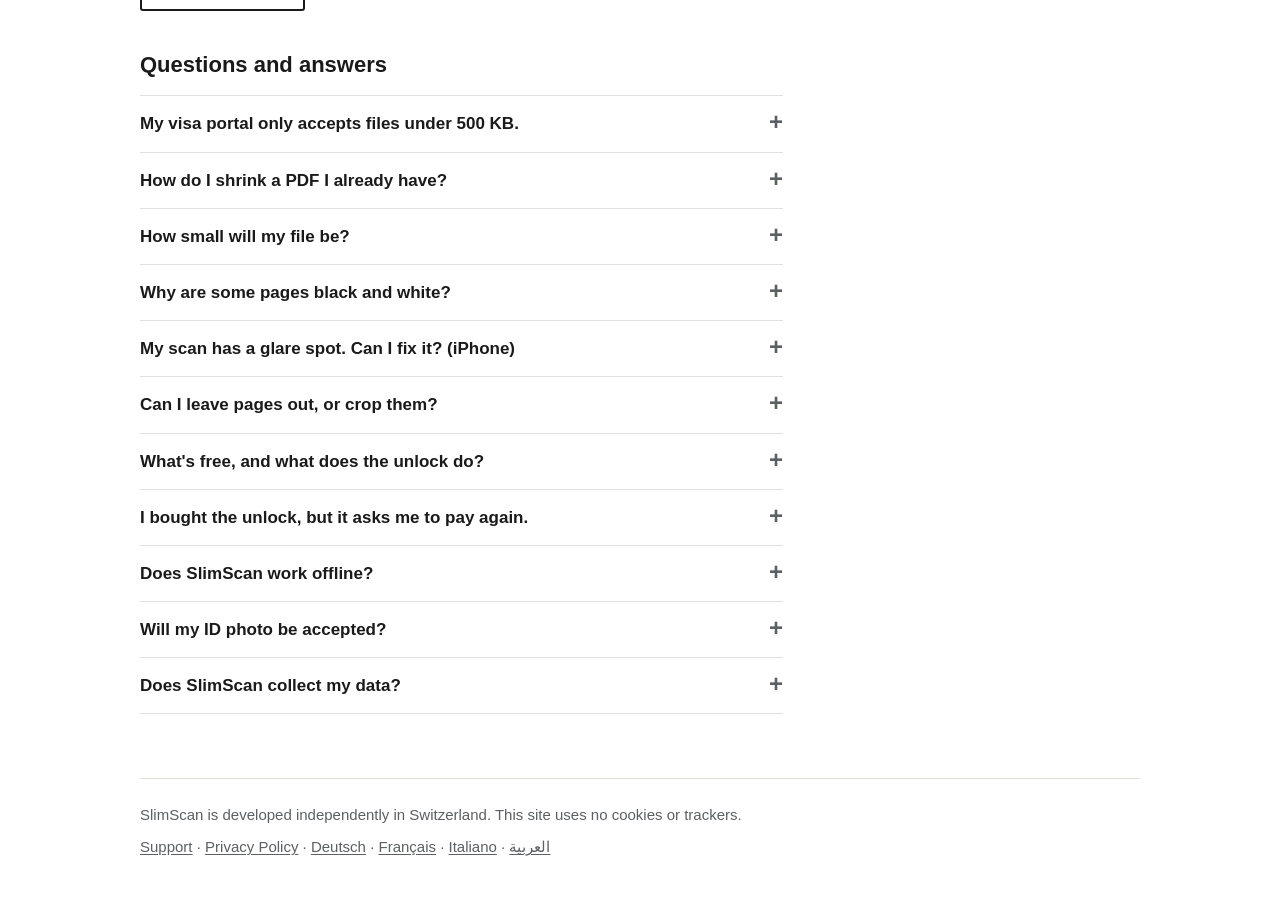
==== commit b2826002: "Site: Arabic home page (RTL, no Swiss cross as in the app), linked from all pages and the sitemap; C" ====
--- a/index.html
+++ b/index.html
@@ -11,6 +11,7 @@
 <link rel="alternate" hreflang="de" href="https://chager5000.github.io/SlimScan-support/de/">
 <link rel="alternate" hreflang="fr" href="https://chager5000.github.io/SlimScan-support/fr/">
 <link rel="alternate" hreflang="it" href="https://chager5000.github.io/SlimScan-support/it/">
+<link rel="alternate" hreflang="ar" href="https://chager5000.github.io/SlimScan-support/ar/">
 <link rel="alternate" hreflang="x-default" href="https://chager5000.github.io/SlimScan-support/">
 <meta name="apple-itunes-app" content="app-id=6815830299">
 <meta property="og:type" content="website">
@@ -42,6 +43,7 @@
       <a href="de/" hreflang="de" lang="de" title="Deutsch">DE</a>
       <a href="fr/" hreflang="fr" lang="fr" title="Français">FR</a>
       <a href="it/" hreflang="it" lang="it" title="Italiano">IT</a>
+      <a href="ar/" hreflang="ar" lang="ar" title="العربية">عربي</a>
     </div>
   </header>
 
@@ -188,7 +190,7 @@
 
   <footer>
     <p>SlimScan is developed independently in Switzerland. This site uses no cookies or trackers.</p>
-    <p><a href="#support">Support</a> · <a href="privacy.html">Privacy Policy</a> · <a href="de/" hreflang="de" lang="de">Deutsch</a> · <a href="fr/" hreflang="fr" lang="fr">Français</a> · <a href="it/" hreflang="it" lang="it">Italiano</a></p>
+    <p><a href="#support">Support</a> · <a href="privacy.html">Privacy Policy</a> · <a href="de/" hreflang="de" lang="de">Deutsch</a> · <a href="fr/" hreflang="fr" lang="fr">Français</a> · <a href="it/" hreflang="it" lang="it">Italiano</a> · <a href="ar/" hreflang="ar" lang="ar">العربية</a></p>
   </footer>
 </div>
 </body>
--- a/style.css
+++ b/style.css
@@ -50,14 +50,14 @@
 
 .skip {
   position: absolute;
-  left: -9999px;
+  inset-inline-start: -9999px;
   top: 8px;
   z-index: 10;
   padding: 8px 16px;
   background: var(--bg);
   color: var(--text);
 }
-.skip:focus { left: 16px; outline: 3px solid var(--accent); }
+.skip:focus { inset-inline-start: 16px; outline: 3px solid var(--accent); }
 
 h1, h2, .eyebrow { text-wrap: balance; }
 
@@ -85,7 +85,7 @@
 
 .cross { width: 28px; height: 28px; flex: none; display: block; }
 
-.top nav { margin-left: auto; display: flex; gap: 20px; }
+.top nav { margin-inline-start: auto; display: flex; gap: 20px; }
 
 .top nav a {
   display: inline-flex;
@@ -233,7 +233,7 @@
 /* Privacy */
 /* Travel */
 .intro { margin: 0 0 16px; max-width: 68ch; }
-.ticks { margin: 0 0 16px; padding-left: 20px; max-width: 68ch; }
+.ticks { margin: 0 0 16px; padding-inline-start: 20px; max-width: 68ch; }
 .ticks li { margin-bottom: 8px; }
 #travel .fine { margin: 0; font-size: 15px; color: var(--muted); max-width: 68ch; }
 
@@ -277,7 +277,7 @@
 .doc h2 { margin: 40px 0 16px; padding-top: 24px; border-top: 1px solid var(--line); }
 .doc h3 { margin-top: 24px; }
 .doc .dek { color: var(--muted); font-size: 15px; margin: 0 0 24px; }
-.doc ul { padding-left: 24px; }
+.doc ul { padding-inline-start: 24px; }
 .doc li { margin-bottom: 4px; }
 
 .summary { border: 1px solid var(--line); border-radius: 3px; padding: 16px 20px; }
@@ -330,8 +330,10 @@
 @media (max-width: 440px) {
   .wrap { padding: 0 16px; }
   .screens { margin: 24px -16px 0; padding: 0 16px 8px; }
-  .top nav { margin-left: 0; order: 3; width: 100%; }
-  .langs { margin-left: auto; }
+  .top nav { margin-inline-start: 0; order: 3; width: 100%; }
+  .langs { margin-inline-start: auto; }
+  .top { column-gap: 12px; }
+  .langs a { min-width: 36px; padding: 0 4px; } /* five languages fit beside the brand down to 360px */
   .btn { width: 100%; }
   .lead { font-size: 18px; }
   .hero-shot .shot { max-width: 200px; }
@@ -340,3 +342,7 @@
 @media (prefers-reduced-motion: no-preference) {
   html { scroll-behavior: smooth; }
 }
+
+/* Arabic (right to left): letter-spacing breaks joined Arabic letters. */
+/* !important: must also beat more specific rules such as .langs a. */
+[dir="rtl"] *, [lang="ar"] { letter-spacing: 0 !important; }
